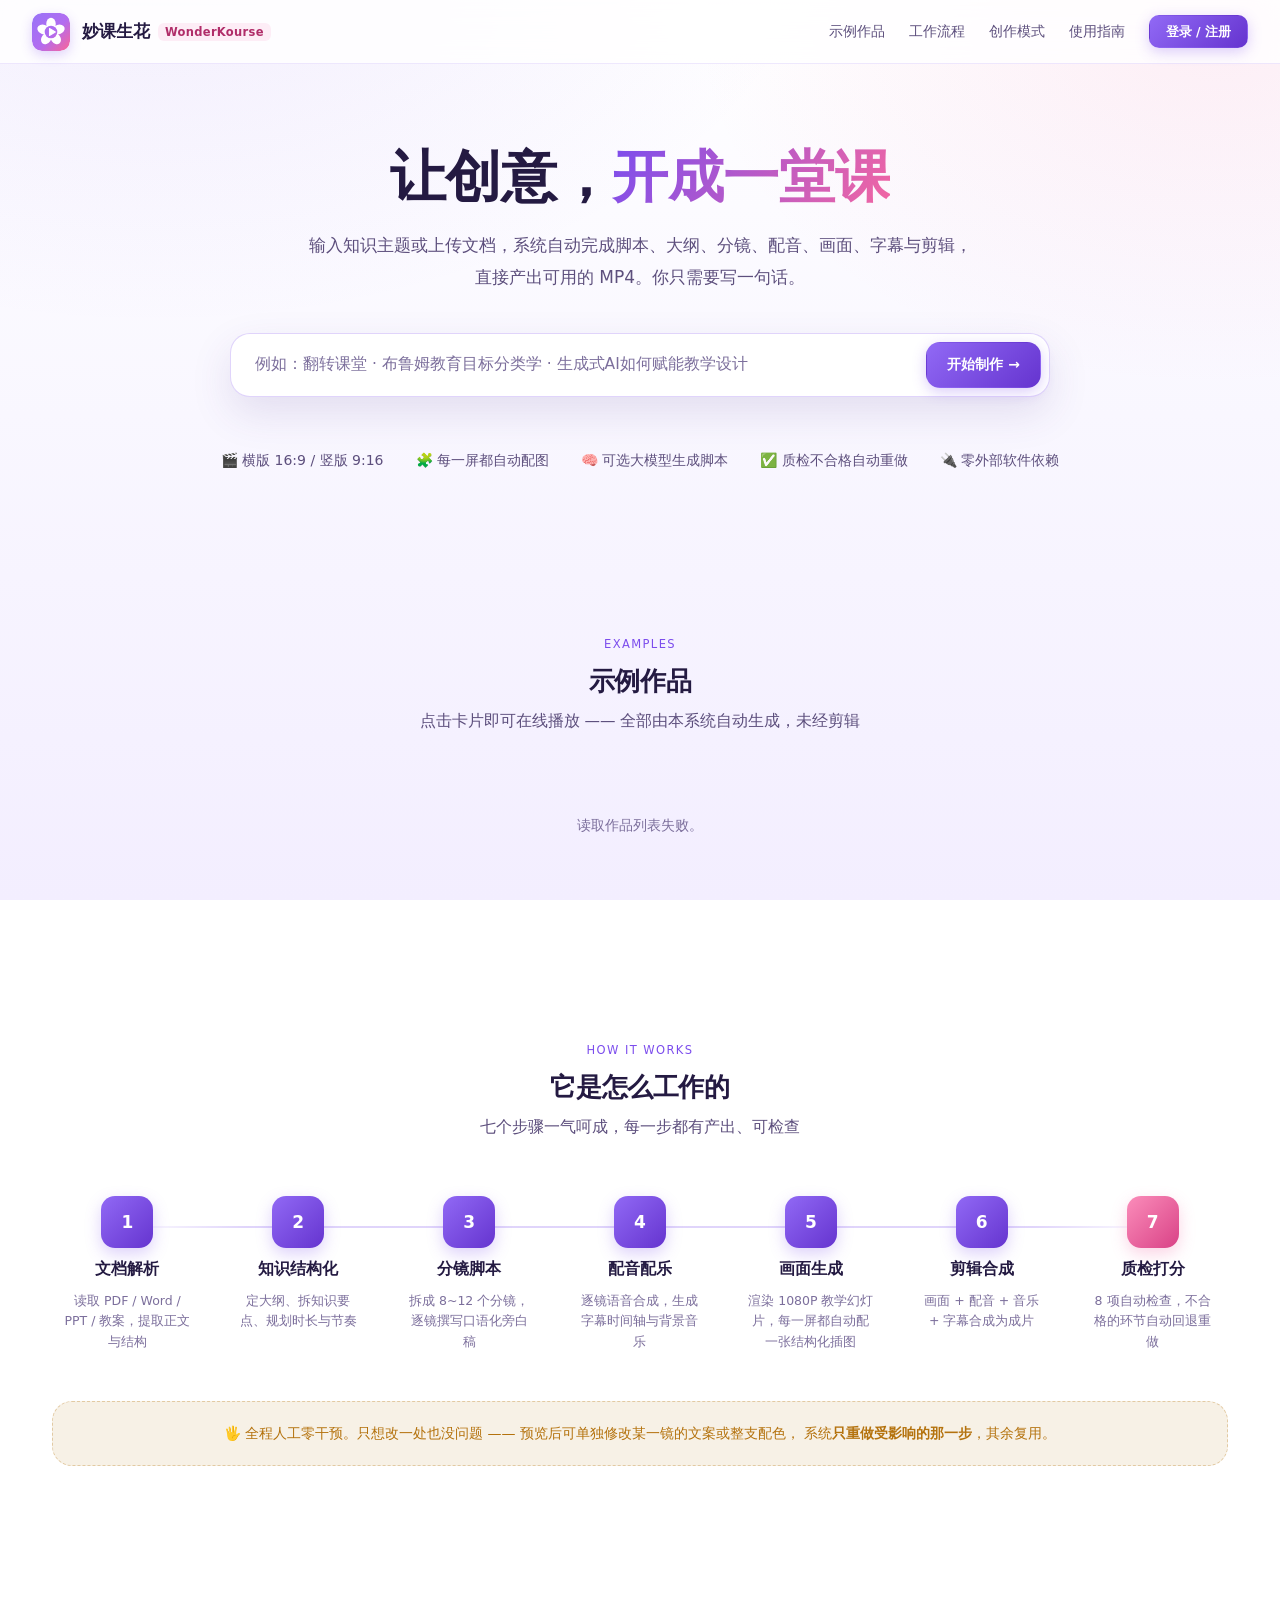
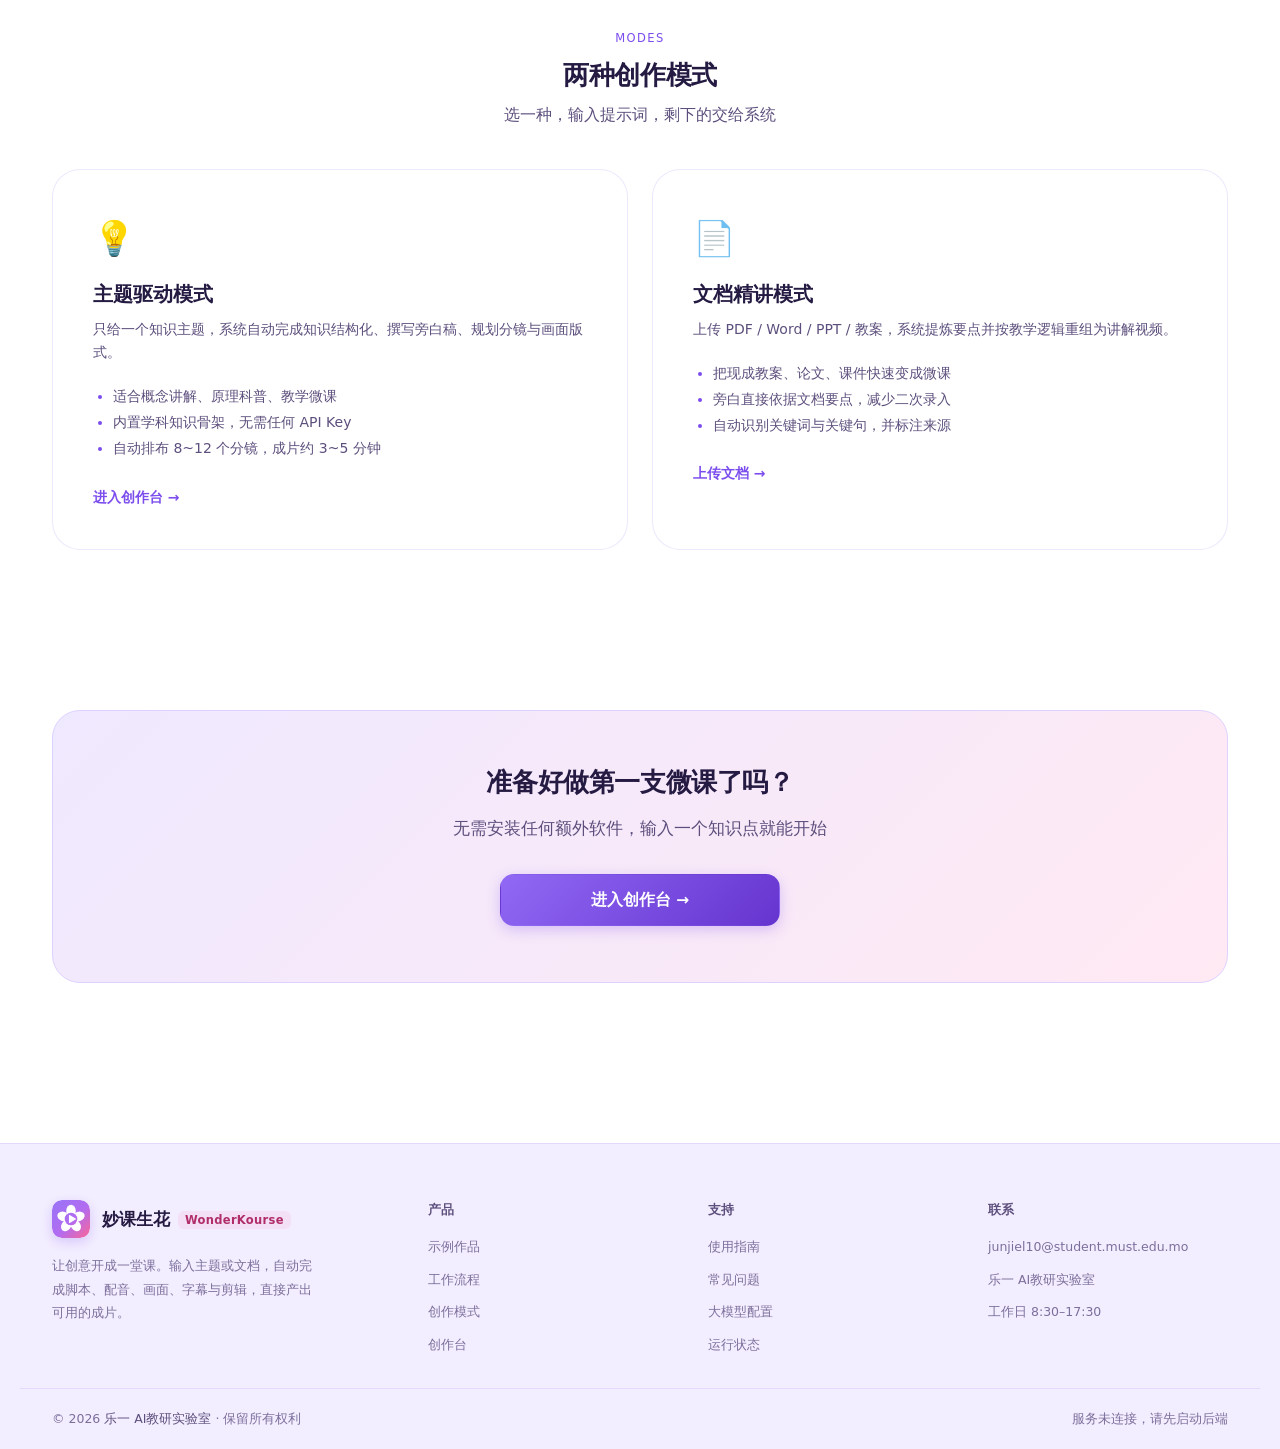
==== static/index.html @ eafa694f "妙课生花 WonderKourse：AI 微课自动生成系统 输入一个知识主题或上传文档，7 个 Agent 依次完成文档解析、知识结构化、 分镜脚本、配音配乐、画面生成、剪辑合成与质检打分，产出带中文" ====
<!DOCTYPE html>
<html lang="zh-CN">
<head>
<meta charset="UTF-8">
<meta name="viewport" content="width=device-width, initial-scale=1.0">
<meta name="description" content="妙课生花 WonderKourse：输入一个知识主题或上传文档，自动完成脚本、配音、画面、字幕、剪辑与导出，产出可直接使用的微课视频。">
<title>妙课生花 WonderKourse · 让创意开成一堂课</title>
<link rel="icon" type="image/svg+xml" href="/static/logo.svg?v=1.4.0">
<link rel="stylesheet" href="/static/css/style.css?v=2.0.0">
<script>
  /* 入场动画总开关：先打标记，CSS 才会把内容藏起来再淡入（避免闪烁）。
     万一主脚本 3 秒内没能接管（加载失败 / 被拦截），自动撤掉标记，
     内容回到「默认可见」，绝不会卡在隐形状态。 */
  (function () {
    var root = document.documentElement;
    root.classList.add("js-motion");
    setTimeout(function () {
      if (!root.classList.contains("motion-on")) root.classList.remove("js-motion");
    }, 3000);
  })();
</script>
</head>
<body class="page-home">

<!-- ============================ 顶栏 ============================ -->
<header class="nav">
  <a class="brand" href="/">
    <img class="logo" src="/static/logo.svg?v=1.4.0" alt="" width="38" height="38">
    <span class="brand-text"><b>妙课生花</b><i>WonderKourse</i></span>
  </a>
  <nav class="nav-links" id="navLinks">
    <a href="#works">示例作品</a>
    <a href="#how">工作流程</a>
    <a href="#modes" data-hide-sm>创作模式</a>
    <a href="/guide">使用指南</a>
    <button class="btn small primary" type="button" id="loginBtn">登录 / 注册</button>
  </nav>
  <button class="nav-toggle" type="button" id="navToggle"
          aria-label="打开导航菜单" aria-expanded="false" aria-controls="navLinks">
    <span></span><span></span><span></span>
  </button>
</header>

<!-- ============================ 首屏 ============================ -->
<section class="hero">
  <h1>让创意，<em>开成一堂课</em></h1>
  <p class="hero-sub">
    输入知识主题或上传文档，系统自动完成脚本、大纲、分镜、配音、画面、字幕与剪辑，<span class="hs-b">直接产出可用的 MP4。你只需要写一句话。</span>
  </p>

  <form class="hero-input" onsubmit="return quickStart(event)">
    <input id="quickTopic" type="text" list="presets"
           placeholder="例如：翻转课堂 · 布鲁姆教育目标分类学 · 生成式AI如何赋能教学设计"
           aria-label="知识主题">
    <datalist id="presets"></datalist>
    <button class="btn primary" type="submit">开始制作 →</button>
  </form>
  <div class="hero-chips" id="heroChips"></div>

  <div class="hero-feats">
    <span>🎬 横版 16:9 / 竖版 9:16</span>
    <span>🧩 每一屏都自动配图</span>
    <span>🧠 可选大模型生成脚本</span>
    <span>✅ 质检不合格自动重做</span>
    <span>🔌 零外部软件依赖</span>
  </div>
</section>

<!-- ============================ 示例作品 ============================ -->
<section class="section reveal" id="works">
  <div class="section-head">
    <span class="section-label">Examples</span>
    <h2>示例作品</h2>
    <p>点击卡片即可在线播放 —— 全部由本系统自动生成，未经剪辑</p>
  </div>
  <div class="works-grid" id="worksGrid">
    <div class="empty">暂无作品，进入创作台生成第一支微课。</div>
  </div>
</section>

<!-- ============================ 它是怎么工作的 ============================ -->
<section class="section reveal" id="how">
  <div class="section-head">
    <span class="section-label">How it works</span>
    <h2>它是怎么工作的</h2>
    <p>七个步骤一气呵成，每一步都有产出、可检查</p>
  </div>

  <div class="howto">
    <div class="howto-step">
      <div class="howto-num">1</div>
      <h4>文档解析</h4>
      <p>读取 PDF / Word / PPT / 教案，提取正文与结构</p>
    </div>
    <div class="howto-step">
      <div class="howto-num">2</div>
      <h4>知识结构化</h4>
      <p>定大纲、拆知识要点、规划时长与节奏</p>
    </div>
    <div class="howto-step">
      <div class="howto-num">3</div>
      <h4>分镜脚本</h4>
      <p>拆成 8~12 个分镜，逐镜撰写口语化旁白稿</p>
    </div>
    <div class="howto-step">
      <div class="howto-num">4</div>
      <h4>配音配乐</h4>
      <p>逐镜语音合成，生成字幕时间轴与背景音乐</p>
    </div>
    <div class="howto-step">
      <div class="howto-num">5</div>
      <h4>画面生成</h4>
      <p>渲染 1080P 教学幻灯片，每一屏都自动配一张结构化插图</p>
    </div>
    <div class="howto-step">
      <div class="howto-num">6</div>
      <h4>剪辑合成</h4>
      <p>画面 + 配音 + 音乐 + 字幕合成为成片</p>
    </div>
    <div class="howto-step">
      <div class="howto-num">7</div>
      <h4>质检打分</h4>
      <p>8 项自动检查，不合格的环节自动回退重做</p>
    </div>
  </div>

  <p class="howto-note">
    🖐 全程人工零干预。只想改一处也没问题 —— 预览后可单独修改某一镜的文案或整支配色，
    系统<b>只重做受影响的那一步</b>，其余复用。
  </p>
</section>

<!-- ============================ 创作模式 ============================ -->
<section class="section reveal" id="modes">
  <div class="section-head">
    <span class="section-label">Modes</span>
    <h2>两种创作模式</h2>
    <p>选一种，输入提示词，剩下的交给系统</p>
  </div>
  <div class="mode-grid">
    <a class="mode-card" href="/create?mode=topic">
      <div class="mode-icon">💡</div>
      <h3>主题驱动模式</h3>
      <p>只给一个知识主题，系统自动完成知识结构化、撰写旁白稿、规划分镜与画面版式。</p>
      <ul>
        <li>适合概念讲解、原理科普、教学微课</li>
        <li>内置学科知识骨架，无需任何 API Key</li>
        <li>自动排布 8~12 个分镜，成片约 3~5 分钟</li>
      </ul>
      <span class="mode-go">进入创作台 →</span>
    </a>
    <a class="mode-card" href="/create?mode=doc">
      <div class="mode-icon">📄</div>
      <h3>文档精讲模式</h3>
      <p>上传 PDF / Word / PPT / 教案，系统提炼要点并按教学逻辑重组为讲解视频。</p>
      <ul>
        <li>把现成教案、论文、课件快速变成微课</li>
        <li>旁白直接依据文档要点，减少二次录入</li>
        <li>自动识别关键词与关键句，并标注来源</li>
      </ul>
      <span class="mode-go">上传文档 →</span>
    </a>
  </div>
</section>

<!-- ============================ 行动号召 ============================ -->
<div class="cta-band reveal">
  <div class="inner">
    <h2>准备好做第一支微课了吗？</h2>
    <p>无需安装任何额外软件，输入一个知识点就能开始</p>
    <a class="btn primary big" href="/create" style="max-width:280px;margin:0 auto">进入创作台 →</a>
  </div>
</div>

<!-- ============================ 页脚 ============================ -->
<!-- TODO: 把下面的邮箱 / 电话换成贵校或本单位真实联系方式 -->
<footer class="site-foot">
  <div class="foot-inner">
    <div class="foot-brand">
      <a class="brand" href="/">
        <img class="logo" src="/static/logo.svg?v=1.4.0" alt="" width="38" height="38">
        <span class="brand-text"><b>妙课生花</b><i>WonderKourse</i></span>
      </a>
      <p>让创意开成一堂课。输入主题或文档，自动完成脚本、配音、画面、字幕与剪辑，直接产出可用的成片。</p>
    </div>
    <div class="foot-col">
      <h5>产品</h5>
      <ul>
        <li><a href="#works">示例作品</a></li>
        <li><a href="#how">工作流程</a></li>
        <li><a href="#modes">创作模式</a></li>
        <li><a href="/create">创作台</a></li>
      </ul>
    </div>
    <div class="foot-col">
      <h5>支持</h5>
      <ul>
        <li><a href="/guide">使用指南</a></li>
        <li><a href="/guide#faq">常见问题</a></li>
        <li><a href="/guide#config">大模型配置</a></li>
        <li><a href="/api/health">运行状态</a></li>
      </ul>
    </div>
    <div class="foot-col">
      <h5>联系</h5>
      <ul>
        <li><a href="mailto:junjiel10@student.must.edu.mo">junjiel10@student.must.edu.mo</a></li>
        <li>乐一 AI教研实验室</li>
        <li>工作日 8:30–17:30</li>
      </ul>
    </div>
  </div>
  <div class="foot-bottom">
    <span>© 2026 <strong>乐一 AI教研实验室</strong> · 保留所有权利</span>
    <span id="footEnv"></span>
  </div>
</footer>

<!-- ============================ 播放弹窗 ============================ -->
<div class="player-mask" id="playerMask" onclick="if(event.target===this)closePlayer()">
  <div class="player-shell" id="playerShell">
    <video id="playerVideo" controls playsinline preload="metadata"></video>
    <div class="player-bar">
      <span class="title" id="playerTitle">示例作品</span>
      <span id="playerMeta"></span>
      <span class="spacer"></span>
      <button class="tool-btn" id="playerSubBtn" onclick="togglePlayerSubs()">字幕：开</button>
      <button class="tool-btn" id="playerDlBtn" onclick="downloadPlayer()">下载 MP4</button>
      <button class="tool-btn" onclick="closePlayer()">关闭 ✕</button>
    </div>
  </div>
</div>

<script src="/static/js/ui.js?v=2.0.1"></script>
<script src="/static/js/index.js?v=2.0.0"></script>
</body>
</html>
---- static/css/style.css ----
/* ==========================================================================
   妙课生花 WonderKourse · 设计系统样式表
   --------------------------------------------------------------------------
   组织方式：
     1. 设计令牌（Tokens）—— 字号阶梯 / 色阶 / 语义色 / 间距 / 圆角 / 阴影 / 动效
     2. 基础重置与排版
     3. 通用组件（按钮 / 输入 / 卡片 / 标签）
     4. 站点外壳（导航 / 页脚）
     5. 首页各区块
     6. 创作台（三栏工作台）
     7. 弹窗 / 引导
     8. 响应式断点
     9. 动效与无障碍偏好
   ========================================================================== */

/* ==========================================================================
   1. 设计令牌
   ========================================================================== */
:root {
  /* -------- 字号阶梯（1.25 倍率微调，共 8 级，用途固定）-------- */
  --fs-caption: 11.5px;   /* 极小标注：页码、时间戳 */
  --fs-sm: 12.5px;        /* 辅助信息：元数据、说明 */
  --fs-body: 14px;        /* 正文默认 */
  --fs-body-lg: 15.5px;   /* 强调正文：列表标题、表单 */
  --fs-h4: 17px;          /* 小型标题：卡片标题 */
  --fs-h3: 20px;          /* 三级标题：面板标题 */
  --fs-h2: 26px;          /* 二级标题：区块标题 */
  --fs-h1: 34px;          /* 一级标题 */
  --fs-display: clamp(34px, 5.2vw, 56px);  /* 首屏主标题 */

  /* -------- 行高 -------- */
  --lh-tight: 1.2;
  --lh-snug: 1.45;
  --lh-normal: 1.65;
  --lh-loose: 1.85;

  /* -------- 字重 -------- */
  --fw-regular: 400;
  --fw-medium: 500;
  --fw-semi: 600;
  --fw-bold: 700;
  --fw-black: 800;

  /* -------- 字距 -------- */
  --ls-tight: -0.4px;
  --ls-normal: 0;
  --ls-wide: 0.3px;
  --ls-caps: 1.4px;

  /* -------- 主色阶：浅紫（accent = 600，保证白底可读性）-------- */
  --brand-50: #f7f4ff;
  --brand-100: #efe9ff;
  --brand-200: #ded1ff;
  --brand-300: #c6b0ff;
  --brand-400: #ab8cfb;
  --brand-500: #9169f5;
  --brand-600: #7c4ded;   /* 主色：白底对比度 ≈ 5.2:1 */
  --brand-700: #6534cf;
  --brand-800: #4f28a4;
  --brand-900: #3d1f7d;

  /* -------- 辅助色阶：花开粉（呼应「妙课生花」）-------- */
  --bloom-50: #fff5fa;
  --bloom-100: #ffe9f3;
  --bloom-200: #ffd3e6;
  --bloom-300: #ffb3d0;
  --bloom-400: #fb8dba;   /* 次强调色 */
  --bloom-500: #f266a2;
  --bloom-600: #d94286;
  --bloom-700: #b02d69;

  /* -------- 中性色阶（浅色界面：数字越大越浅）-------- */
  --ink-950: #170f2e;
  --ink-900: #241a42;   /* 正文最深色 */
  --ink-850: #2c2149;
  --ink-800: #352a54;
  --ink-700: #453764;
  --ink-600: #5d4f7d;
  --ink-500: #6f6191;
  --ink-400: #7c6f9c;
  --ink-300: #9a8fb8;
  --ink-200: #c4bcd8;
  --ink-100: #e3def0;
  --ink-50: #f5f2fb;

  /* -------- 语义色（白底下的可读色）-------- */
  --success: #0f8a63;
  --success-soft: rgba(15, 138, 99, 0.10);
  --success-line: rgba(15, 138, 99, 0.30);

  --warning: #b4720d;
  --warning-soft: rgba(180, 114, 13, 0.10);
  --warning-line: rgba(180, 114, 13, 0.30);

  --danger: #d23f36;
  --danger-soft: rgba(210, 63, 54, 0.09);
  --danger-line: rgba(210, 63, 54, 0.28);

  --info: var(--brand-600);
  --info-soft: rgba(124, 77, 237, 0.09);
  --info-line: rgba(124, 77, 237, 0.26);

  /* -------- 语义化表面（白底 + 浅紫）-------- */
  --bg: #f9f7ff;                 /* 页面底色：极浅紫 */
  --bg-deep: #f3eeff;            /* 更深的浅紫底：页脚、CTA */
  --surface: #ffffff;            /* 卡片：纯白 */
  --surface-solid: #ffffff;
  --surface-2: #f6f3ff;          /* 次级面板 */
  --line: rgba(124, 77, 237, 0.13);
  --line-strong: rgba(124, 77, 237, 0.24);

  --text: var(--ink-900);
  --text-muted: var(--ink-600);
  --text-dim: var(--ink-500);
  --text-faint: var(--ink-400);

  /* 主色浅底（三种浓度，供组件按需选用） */
  --brand-softer: rgba(124, 77, 237, 0.05);
  --brand-soft: rgba(124, 77, 237, 0.08);
  --brand-tint: rgba(124, 77, 237, 0.14);
  --bloom-soft: rgba(242, 102, 162, 0.10);
  --on-brand: #ffffff;           /* 主色按钮上的文字 */

  /* 兼容旧命名（组件里大量引用，统一指向语义令牌） */
  --accent: var(--brand-600);
  --accent-2: var(--bloom-500);
  --muted: var(--text-muted);
  --muted-2: var(--text-faint);
  --panel: var(--surface);
  --panel-solid: var(--surface-solid);
  --warn: var(--warning);
  --ok: var(--success);

  /* -------- 间距阶梯（4 的倍数）-------- */
  --sp-1: 4px;
  --sp-2: 8px;
  --sp-3: 12px;
  --sp-4: 16px;
  --sp-5: 20px;
  --sp-6: 24px;
  --sp-7: 32px;
  --sp-8: 40px;
  --sp-9: 56px;
  --sp-10: 80px;

  /* -------- 圆角 -------- */
  --r-xs: 6px;
  --r-sm: 10px;
  --r-md: 14px;
  --r-lg: 20px;
  --r-xl: 28px;
  --r-full: 999px;

  /* -------- 阴影（淡紫灰、低透明度，浅色界面的关键）-------- */
  --sh-1: 0 1px 2px rgba(76, 52, 138, 0.06);
  --sh-2: 0 6px 18px rgba(76, 52, 138, 0.09);
  --sh-3: 0 16px 40px rgba(76, 52, 138, 0.13);
  --sh-brand: 0 8px 22px rgba(124, 77, 237, 0.26);
  --sh-press: inset 0 2px 5px rgba(76, 52, 138, 0.16);

  /* -------- 动效 -------- */
  --dur-fast: 0.12s;
  --dur: 0.2s;
  --dur-slow: 0.42s;
  --ease: cubic-bezier(0.4, 0, 0.2, 1);
  --ease-out: cubic-bezier(0.16, 1, 0.3, 1);

  /* -------- 布局 -------- */
  --page-max: 1240px;
  --gutter: var(--sp-8);
  --nav-h: 64px;

  --font: "Microsoft YaHei", "PingFang SC", "Hiragino Sans GB", system-ui,
          -apple-system, "Segoe UI", Roboto, sans-serif;
  --mono: "Cascadia Mono", Consolas, "SF Mono", Menlo, monospace;
}

/* ==========================================================================
   2. 基础
   ========================================================================== */
* { box-sizing: border-box; }

html { scroll-behavior: smooth; scroll-padding-top: calc(var(--nav-h) + var(--sp-5)); }

body {
  margin: 0;
  font-family: var(--font);
  font-size: var(--fs-body);
  line-height: var(--lh-normal);
  color: var(--text);
  background:
    radial-gradient(1100px 700px at 12% -12%, rgba(124, 77, 237, 0.11), transparent 62%),
    radial-gradient(900px 620px at 95% 3%, rgba(242, 102, 162, 0.10), transparent 58%),
    linear-gradient(180deg, #ffffff 0%, var(--bg) 46%, var(--bg-deep) 100%);
  background-attachment: fixed;
  min-height: 100vh;
  -webkit-font-smoothing: antialiased;
  text-rendering: optimizeLegibility;
}

a { color: inherit; text-decoration: none; }
img { max-width: 100%; display: block; }

h1, h2, h3, h4 { margin: 0; line-height: var(--lh-tight); font-weight: var(--fw-bold); }
h1 { font-size: var(--fs-h1); letter-spacing: var(--ls-tight); }
h2 { font-size: var(--fs-h2); letter-spacing: var(--ls-tight); }
h3 { font-size: var(--fs-h3); }
h4 { font-size: var(--fs-h4); font-weight: var(--fw-semi); }
p { margin: 0; }

code {
  font-family: var(--mono);
  font-size: 0.92em;
  padding: 2px 6px;
  border-radius: var(--r-xs);
  background: var(--brand-soft);
  color: var(--brand-700);
}

::selection { background: rgba(124, 77, 237, 0.20); }

/* 细滚动条 */
::-webkit-scrollbar { width: 10px; height: 10px; }
::-webkit-scrollbar-track { background: transparent; }
::-webkit-scrollbar-thumb {
  background: rgba(124, 77, 237, 0.20);
  border: 3px solid transparent;
  background-clip: content-box;
  border-radius: var(--r-full);
}
::-webkit-scrollbar-thumb:hover { background: rgba(124, 77, 237, 0.36); background-clip: content-box; }

/* ==========================================================================
   3. 通用组件
   ========================================================================== */

/* ---------- 按钮 ---------- */
.btn {
  position: relative;
  display: inline-flex;
  align-items: center;
  justify-content: center;
  gap: var(--sp-2);
  padding: var(--sp-3) var(--sp-5);
  border-radius: var(--r-md);
  border: 1px solid var(--line-strong);
  background: var(--surface);
  color: var(--text);
  font-family: inherit;
  font-size: var(--fs-body);
  font-weight: var(--fw-medium);
  line-height: 1.2;
  white-space: nowrap;
  cursor: pointer;
  box-shadow: var(--sh-1);
  transition: transform var(--dur-fast) var(--ease),
              box-shadow var(--dur-fast) var(--ease),
              background var(--dur) var(--ease),
              border-color var(--dur) var(--ease);
}
.btn:hover { transform: translateY(-1px); border-color: var(--accent); box-shadow: var(--sh-2); }
/* 按得下去：下沉 + 内阴影 + 略微收缩 */
.btn:active { transform: translateY(1px) scale(0.985); box-shadow: var(--sh-press); }
.btn:focus-visible { outline: 2px solid var(--accent); outline-offset: 2px; }
.btn:disabled, .btn[disabled] {
  opacity: 0.45; cursor: not-allowed; transform: none; box-shadow: none;
}

.btn.primary {
  background: linear-gradient(135deg, var(--brand-500), var(--brand-700));
  border-color: transparent;
  color: var(--on-brand);
  font-weight: var(--fw-semi);
  box-shadow: 0 4px 14px rgba(124, 77, 237, 0.28);
}
.btn.primary:hover { box-shadow: var(--sh-brand); }
.btn.primary:active { box-shadow: var(--sh-press), 0 2px 6px rgba(76, 52, 138, 0.18); }

.btn.ghost { background: transparent; box-shadow: none; }
.btn.ghost:hover { background: var(--brand-soft); }

.btn.small { padding: var(--sp-2) var(--sp-4); font-size: var(--fs-sm); border-radius: var(--r-sm); }
.btn.big { width: 100%; padding: var(--sp-4); font-size: var(--fs-body-lg); border-radius: var(--r-md); }

/* ---------- 输入控件 ---------- */
input, select, textarea {
  width: 100%;
  padding: var(--sp-3) var(--sp-4);
  border-radius: var(--r-md);
  border: 1px solid var(--line-strong);
  background: var(--surface);
  color: var(--text);
  font-family: inherit;
  font-size: var(--fs-body);
  line-height: 1.4;
  outline: none;
  transition: border-color var(--dur) var(--ease), box-shadow var(--dur) var(--ease),
              background var(--dur) var(--ease);
}
input:hover, select:hover, textarea:hover { border-color: var(--brand-300); }
input:focus, select:focus, textarea:focus {
  border-color: var(--accent);
  background: var(--surface);
  box-shadow: 0 0 0 3px rgba(124, 77, 237, 0.15);
}
input::placeholder, textarea::placeholder { color: var(--text-faint); }
select option { background: var(--surface-solid); color: var(--text); }
textarea { resize: vertical; line-height: var(--lh-snug); }

/* ---------- 标签 ---------- */
.chip {
  display: inline-block;
  padding: var(--sp-2) var(--sp-3);
  border-radius: var(--r-full);
  background: var(--brand-softer);
  border: 1px solid var(--line-strong);
  color: var(--text-muted);
  font-size: var(--fs-sm);
  line-height: 1.4;
  transition: all var(--dur) var(--ease);
}

.pill {
  padding: var(--sp-2) var(--sp-4);
  border-radius: var(--r-full);
  font-size: var(--fs-sm);
  border: 1px solid transparent;
  line-height: 1.5;
}
.pill.blue { background: var(--brand-soft); color: var(--brand-700); border-color: var(--info-line); }
.pill.green { background: var(--success-soft); color: var(--success); border-color: var(--success-line); }
.pill.orange { background: var(--warning-soft); color: var(--warning); border-color: var(--warning-line); }

/* ---------- 区块 ---------- */
.section { max-width: var(--page-max); margin: 0 auto; padding: var(--sp-10) var(--gutter); }
.section-head { text-align: center; margin-bottom: var(--sp-8); }
.section-head h2 { margin-bottom: var(--sp-3); }
.section-head p { color: var(--text-muted); font-size: var(--fs-body-lg); }
.section-label {
  display: inline-block; margin-bottom: var(--sp-3);
  font-size: var(--fs-caption); letter-spacing: var(--ls-caps);
  text-transform: uppercase; color: var(--accent);
}

.empty { color: var(--text-faint); text-align: center; padding: var(--sp-8); grid-column: 1/-1; }

/* ==========================================================================
   4. 站点外壳（导航 / 页脚）
   ========================================================================== */
.nav {
  position: sticky; top: 0; z-index: 60;
  height: var(--nav-h);
  display: flex; align-items: center; justify-content: space-between;
  gap: var(--sp-5);
  padding: 0 var(--gutter);
  background: rgba(255, 255, 255, 0.82);
  backdrop-filter: saturate(180%) blur(14px);
  border-bottom: 1px solid var(--line);
}
.brand { display: flex; align-items: center; gap: var(--sp-3); font-size: var(--fs-h4); font-weight: var(--fw-semi); }
.logo {
  display: block;
  width: 38px; height: 38px;
  border-radius: var(--r-sm);
  flex: 0 0 auto;
  box-shadow: 0 4px 12px rgba(124, 77, 237, 0.24);
}
.logo.mini { width: 30px; height: 30px; border-radius: var(--r-xs); }
.brand-text i {
  font-style: normal; font-size: var(--fs-caption); margin-left: var(--sp-2);
  padding: 2px 7px; border-radius: var(--r-xs);
  background: var(--bloom-soft); color: var(--bloom-700);
  vertical-align: middle; letter-spacing: var(--ls-wide);
}
.nav-links { display: flex; align-items: center; gap: var(--sp-6); font-size: var(--fs-body); color: var(--text-muted); }
.nav-links a { transition: color var(--dur) var(--ease); }
.nav-links a:hover { color: var(--text); }
.nav-links a.is-active { color: var(--text); font-weight: var(--fw-semi); }

/* 窄屏折叠开关（汉堡）：默认不占位，只有 JS 接管后 + 窄屏才出现 */
.nav-toggle {
  display: none;
  flex: 0 0 auto;
  flex-direction: column; justify-content: center; gap: 4px;
  width: 40px; height: 40px; padding: 0 9px;
  border-radius: var(--r-sm);
  border: 1px solid var(--line-strong);
  background: var(--surface);
  cursor: pointer;
  transition: border-color var(--dur) var(--ease), background var(--dur) var(--ease);
}
.nav-toggle span {
  display: block; height: 2px; border-radius: 2px;
  background: var(--text-muted);
  transition: transform var(--dur) var(--ease), opacity var(--dur-fast) var(--ease),
              background var(--dur) var(--ease);
}
.nav-toggle:hover { border-color: var(--accent); background: var(--brand-soft); }
.nav-toggle:hover span { background: var(--accent); }
.nav-toggle:focus-visible { outline: 2px solid var(--accent); outline-offset: 2px; }
/* 展开时：上下两根夹成叉，中间那根淡出（行距 4+2=6px） */
.nav.nav-open .nav-toggle span:nth-child(1) { transform: translateY(6px) rotate(45deg); }
.nav.nav-open .nav-toggle span:nth-child(2) { opacity: 0; }
.nav.nav-open .nav-toggle span:nth-child(3) { transform: translateY(-6px) rotate(-45deg); }

/* 页脚 */
.site-foot {
  margin-top: var(--sp-10);
  border-top: 1px solid var(--line);
  background: var(--bg-deep);
}
.foot-inner {
  max-width: var(--page-max); margin: 0 auto; padding: var(--sp-9) var(--gutter) var(--sp-7);
  display: grid; gap: var(--sp-8);
  grid-template-columns: minmax(240px, 1.4fr) repeat(3, minmax(140px, 1fr));
}
.foot-brand p { margin-top: var(--sp-4); color: var(--text-faint); font-size: var(--fs-sm); line-height: var(--lh-loose); max-width: 34ch; }
.foot-col h5 {
  margin: 0 0 var(--sp-4); font-size: var(--fs-sm); font-weight: var(--fw-semi);
  color: var(--text-muted); letter-spacing: var(--ls-wide);
}
.foot-col ul { list-style: none; margin: 0; padding: 0; display: grid; gap: var(--sp-3); font-size: var(--fs-sm); }
.foot-col a, .foot-col li { color: var(--text-faint); }
.foot-col a:hover { color: var(--accent); }
.foot-bottom {
  max-width: var(--page-max); margin: 0 auto; padding: var(--sp-5) var(--gutter);
  border-top: 1px solid var(--line);
  display: flex; flex-wrap: wrap; gap: var(--sp-4); justify-content: space-between;
  font-size: var(--fs-sm); color: var(--text-faint);
}
.foot-bottom strong { color: var(--text-muted); font-weight: var(--fw-medium); }

/* 兼容旧 .foot */
.foot {
  display: flex; justify-content: space-between; gap: var(--sp-4); flex-wrap: wrap;
  padding: var(--sp-7) var(--gutter); margin-top: var(--sp-8);
  color: var(--text-faint); font-size: var(--fs-sm);
  border-top: 1px solid var(--line);
}

/* ==========================================================================
   5. 首页
   ========================================================================== */
.hero { max-width: 1100px; margin: 0 auto; padding: var(--sp-10) var(--gutter); text-align: center; }

.hero h1 { font-size: var(--fs-display); line-height: 1.18; margin-bottom: var(--sp-5); font-weight: var(--fw-black); }
.hero h1 em {
  font-style: normal;
  background: linear-gradient(120deg, var(--brand-600), var(--bloom-500));
  -webkit-background-clip: text; background-clip: text; color: transparent;
}
.hero-sub {
  color: var(--text-muted); font-size: var(--fs-h4); line-height: var(--lh-loose);
  /* 700px：这段说明在宽屏上排成两行——第一行「…字幕与剪辑，」，
     第二行是完整的「直接产出可用的 MP4。你只需要写一句话。」
     700px 保证第一行放得下，又不会把第二行拖得太散 */
  max-width: 700px; margin: 0 auto var(--sp-8);
}
/* 宽屏上把第二句单独起行，让断点固定落在逗号后面
   （比靠 max-width 去卡断点稳，不会断在「直/接」这种词中间）；
   窄屏取消，按容器自然折行 */
.hs-b { display: inline; }
@media (min-width: 768px) { .hs-b { display: block; } }
.hero-input {
  display: flex; gap: var(--sp-3); max-width: 820px; margin: 0 auto var(--sp-5);
  padding: var(--sp-2); border-radius: var(--r-lg);
  background: var(--surface); border: 1px solid var(--line-strong);
  box-shadow: var(--sh-3);
}
.hero-input input { border: none; background: transparent; font-size: var(--fs-body-lg); padding: var(--sp-3) var(--sp-4); }
.hero-input input:focus { box-shadow: none; background: transparent; }
.hero-chips { display: flex; flex-wrap: wrap; gap: var(--sp-2); justify-content: center; }
.hero-chips .chip { cursor: pointer; }
.hero-chips .chip:hover { color: var(--brand-700); border-color: var(--brand-300); background: var(--brand-tint); transform: translateY(-1px); }
.hero-chips .chip:active { transform: translateY(0); }

.hero-feats {
  display: flex; flex-wrap: wrap; gap: var(--sp-3) var(--sp-7); justify-content: center;
  margin-top: var(--sp-7); color: var(--text-muted); font-size: var(--fs-body);
}
.hero-feats span { white-space: nowrap; }

/* ---------- 创作模式卡片 ---------- */
.mode-grid { display: grid; grid-template-columns: repeat(auto-fit, minmax(320px, 1fr)); gap: var(--sp-6); }
.mode-card {
  display: block; padding: var(--sp-8);
  border-radius: var(--r-xl); background: var(--surface); border: 1px solid var(--line);
  transition: transform var(--dur) var(--ease), border-color var(--dur) var(--ease), box-shadow var(--dur) var(--ease);
}
.mode-card:hover { transform: translateY(-4px); border-color: var(--accent); box-shadow: var(--sh-3); }
.mode-card:active { transform: translateY(-2px); }
.mode-icon { font-size: var(--fs-h1); margin-bottom: var(--sp-4); }
.mode-card h3 { font-size: var(--fs-h3); margin-bottom: var(--sp-3); }
.mode-card > p { color: var(--text-muted); font-size: var(--fs-body); line-height: var(--lh-normal); margin-bottom: var(--sp-5); }
.mode-card ul { margin: 0 0 var(--sp-6); padding-left: var(--sp-5); color: var(--text-muted); font-size: var(--fs-body); line-height: var(--lh-loose); }
.mode-card li::marker { color: var(--accent); }
.mode-go { color: var(--accent); font-weight: var(--fw-semi); font-size: var(--fs-body); }

/* ---------- 「它是怎么工作的」七步流程 ----------
   7 是质数，列数选不好就会出现「第 7 步孤零零占一行」。
   所以宽屏直接钉死一行 7 个，而不是交给 auto-fit 去算
   （auto-fit 在 1440px 给 7 列、1500px 反而给 6 列）。 */
.howto {
  position: relative;
  display: grid; gap: var(--sp-5);
  grid-template-columns: repeat(7, minmax(0, 1fr));
  align-items: stretch;
}
.howto::before {
  content: ""; position: absolute; left: 6%; right: 6%; top: 46px; height: 2px;
  background: linear-gradient(90deg, transparent, var(--line-strong) 12%, var(--line-strong) 88%, transparent);
}
@media (max-width: 1023px) {
  /* 不再是单行了：改成自适应列数（落成 5+2 / 4+3，末行不留单），
     并把只有单行时才成立的连接线隐藏掉 */
  .howto { grid-template-columns: repeat(auto-fit, minmax(150px, 1fr)); }
  .howto::before { display: none; }
}
@media (max-width: 699px) {
  .howto { grid-template-columns: 1fr; gap: var(--sp-3); }
}
.howto-step {
  position: relative; z-index: 1;
  display: flex; flex-direction: column; align-items: center; text-align: center;
  gap: var(--sp-3); padding: var(--sp-4) var(--sp-3);
  border-radius: var(--r-lg);
  transition: background var(--dur) var(--ease), transform var(--dur) var(--ease);
}
.howto-step:hover { background: var(--brand-softer); transform: translateY(-3px); }
.howto-num {
  display: grid; place-items: center;
  width: 52px; height: 52px; border-radius: var(--r-md);
  font-size: var(--fs-h4); font-weight: var(--fw-black);
  color: var(--on-brand);
  background: linear-gradient(135deg, var(--brand-500), var(--brand-700));
  box-shadow: 0 6px 16px rgba(124, 77, 237, 0.26);
}
.howto-step:nth-child(7) .howto-num,
.howto-step:last-child .howto-num {
  background: linear-gradient(135deg, var(--bloom-400), var(--bloom-600));
  box-shadow: 0 6px 16px rgba(242, 102, 162, 0.28);
}
.howto-step h4 { font-size: var(--fs-body-lg); }
.howto-step p { color: var(--text-faint); font-size: var(--fs-sm); line-height: var(--lh-normal); }

.howto-note {
  margin-top: var(--sp-7); padding: var(--sp-5) var(--sp-6);
  border-radius: var(--r-lg); border: 1px dashed var(--warning-line);
  background: var(--warning-soft); color: var(--warning); font-size: var(--fs-body);
  text-align: center; line-height: var(--lh-normal);
}

/* ---------- 示例作品 ---------- */
.works-grid { display: grid; grid-template-columns: repeat(auto-fill, minmax(280px, 1fr)); gap: var(--sp-5); }
.work-card {
  position: relative; overflow: hidden; cursor: pointer;
  border-radius: var(--r-lg); background: var(--surface); border: 1px solid var(--line);
  transition: transform var(--dur) var(--ease), border-color var(--dur) var(--ease), box-shadow var(--dur) var(--ease);
}
.work-card:hover { transform: translateY(-4px); border-color: var(--accent); box-shadow: var(--sh-3); }
.work-thumb { position: relative; aspect-ratio: 16 / 9; background: var(--surface-2); overflow: hidden; }
.work-thumb img { width: 100%; height: 100%; object-fit: cover; transition: transform var(--dur-slow) var(--ease); }
.work-card:hover .work-thumb img { transform: scale(1.04); }
.work-thumb.is-portrait img { object-fit: contain; }
.work-play {
  position: absolute; inset: 0; display: grid; place-items: center;
  background: linear-gradient(180deg, rgba(23, 15, 46, 0.04), rgba(23, 15, 46, 0.42));
  opacity: 0; transition: opacity var(--dur) var(--ease);
}
.work-card:hover .work-play { opacity: 1; }
.work-play span {
  display: grid; place-items: center;
  width: 56px; height: 56px; border-radius: 50%;
  background: rgba(255, 255, 255, 0.95); color: var(--brand-700);
  font-size: var(--fs-h3); padding-left: 4px;
  box-shadow: 0 6px 18px rgba(23, 15, 46, 0.28);
}
.badge-row { position: absolute; top: var(--sp-3); left: var(--sp-3); display: flex; gap: var(--sp-2); }
.badge {
  padding: 3px var(--sp-3); border-radius: var(--r-full);
  font-size: var(--fs-caption); font-weight: var(--fw-semi);
  background: rgba(255, 255, 255, 0.9); border: 1px solid var(--line-strong);
  color: var(--text-muted); backdrop-filter: blur(6px);
}
.badge.brand { background: var(--brand-600); color: var(--on-brand); border-color: transparent; }
.work-body { padding: var(--sp-4) var(--sp-5) var(--sp-5); }
.work-body h4 { font-size: var(--fs-body-lg); line-height: var(--lh-snug); margin-bottom: var(--sp-3); }
.work-meta { display: flex; flex-wrap: wrap; gap: var(--sp-2) var(--sp-4); color: var(--text-faint); font-size: var(--fs-sm); }
.work-meta .score { color: var(--success); }

/* ---------- 能力卡片网格（使用指南页 / 通用）----------
   固定 3 / 2 / 1 列：6 张卡在任何宽度下末行都不会只剩一张 */
.agent-grid { display: grid; grid-template-columns: repeat(3, minmax(0, 1fr)); gap: var(--sp-3); }
@media (max-width: 900px) { .agent-grid { grid-template-columns: repeat(2, minmax(0, 1fr)); } }
@media (max-width: 520px) { .agent-grid { grid-template-columns: 1fr; } }
.agent-card {
  padding: var(--sp-4); border-radius: var(--r-md);
  background: var(--surface); border: 1px solid var(--line);
  transition: border-color var(--dur) var(--ease), transform var(--dur) var(--ease);
}
.agent-card:hover { border-color: var(--line-strong); transform: translateY(-2px); }
.agent-card .ag-top { display: flex; align-items: center; gap: var(--sp-2); margin-bottom: var(--sp-2); }
.agent-card .ag-idx { color: var(--accent); font-weight: var(--fw-bold); font-size: var(--fs-body); }
.agent-card .ag-name { font-weight: var(--fw-semi); font-size: var(--fs-body-lg); }
.agent-card .ag-desc { color: var(--text-muted); font-size: var(--fs-sm); line-height: var(--lh-normal); }
.agent-card .ag-tool { color: var(--text-faint); font-size: var(--fs-caption); margin-top: var(--sp-2); }
.agent-card.review { border-style: dashed; border-color: var(--warning-line); }

/* ==========================================================================
   6. 创作台
   ========================================================================== */
.create-body { height: 100vh; overflow: hidden; display: flex; flex-direction: column; }
.topbar {
  position: relative;                 /* 窄屏折叠面板的定位基准 */
  z-index: 30;
  display: flex; align-items: center; gap: var(--sp-4);
  height: var(--nav-h); padding: 0 var(--sp-6);
  border-bottom: 1px solid var(--line);
  background: rgba(255, 255, 255, 0.86);
  backdrop-filter: saturate(180%) blur(12px);
  flex: 0 0 auto;
}
.brand-mini { display: flex; align-items: center; gap: var(--sp-3); font-size: var(--fs-body-lg); font-weight: var(--fw-semi); }
.mode-tag {
  padding: 5px var(--sp-3); border-radius: var(--r-full); font-size: var(--fs-sm);
  background: var(--info-soft); border: 1px solid var(--line-strong); color: var(--accent);
}
.spacer { flex: 1; }
/* 顶栏右侧那一组（模式标签 / 链接按钮 / 来源提示）：桌面上就是一行，窄屏整体变下拉面板 */
.top-actions { flex: 1; min-width: 0; display: flex; align-items: center; gap: var(--sp-4); }

/* 栅格：默认三栏，随宽度降级 */
.workspace {
  flex: 1; min-height: 0;
  display: grid;
  grid-template-columns: minmax(210px, 240px) minmax(0, 1fr) minmax(340px, 390px);
  grid-template-areas: "side preview console";
}
.sidebar { grid-area: side; }
.preview-pane { grid-area: preview; }
.chat-pane { grid-area: console; }

.sidebar, .chat-pane { overflow-y: auto; padding: var(--sp-5); }
.sidebar { border-right: 1px solid var(--line); background: var(--brand-softer); }
.chat-pane { border-left: 1px solid var(--line); display: flex; flex-direction: column; gap: var(--sp-4); }
.preview-pane {
  min-width: 0; display: flex; flex-direction: column; gap: var(--sp-4);
  padding: var(--sp-5); overflow-y: auto;
}

.pane-title {
  font-size: var(--fs-caption); letter-spacing: var(--ls-caps); text-transform: uppercase;
  color: var(--text-faint); margin: var(--sp-1) 0 var(--sp-3);
}

/* 历史项目 */
.project-list { list-style: none; margin: 0; padding: 0; display: grid; gap: var(--sp-2); }
.project-list li {
  padding: var(--sp-3); border-radius: var(--r-md); cursor: pointer;
  border: 1px solid var(--line); background: var(--surface);
  transition: border-color var(--dur) var(--ease), background var(--dur) var(--ease), transform var(--dur-fast) var(--ease);
}
.project-list li:hover { border-color: var(--brand-300); background: var(--brand-soft); transform: translateX(2px); }
.project-list li:active { transform: translateX(1px) scale(0.995); }
.project-list li.active { border-color: var(--accent); background: var(--brand-tint); }
.project-list .pt { display: block; font-size: var(--fs-body); line-height: var(--lh-snug); margin-bottom: var(--sp-1); }
.project-list .pm { display: block; font-size: var(--fs-caption); color: var(--text-faint); }
.sidebar-hint { color: var(--text-faint); font-size: var(--fs-sm); line-height: var(--lh-loose); margin-top: var(--sp-5); }

/* 工具栏 */
.toolbar { display: flex; gap: var(--sp-2); flex-wrap: wrap; align-items: center; }
.tool-btn {
  padding: var(--sp-2) var(--sp-4); border-radius: var(--r-sm);
  font-size: var(--fs-sm); font-weight: var(--fw-medium); cursor: pointer;
  border: 1px solid var(--line-strong); background: var(--surface);
  color: var(--text); font-family: inherit;
  box-shadow: var(--sh-1);
  transition: transform var(--dur-fast) var(--ease), box-shadow var(--dur-fast) var(--ease),
              background var(--dur) var(--ease), border-color var(--dur) var(--ease);
}
.tool-btn:hover { border-color: var(--brand-300); background: var(--brand-soft); transform: translateY(-1px); }
.tool-btn:active { transform: translateY(1px) scale(0.98); box-shadow: var(--sh-press); }
.tool-btn:focus-visible { outline: 2px solid var(--accent); outline-offset: 2px; }
.tool-btn.on { background: var(--brand-tint); border-color: var(--accent); color: var(--brand-700); }
.tool-btn.primary {
  background: linear-gradient(135deg, var(--brand-500), var(--brand-700));
  color: var(--on-brand); border-color: transparent; font-weight: var(--fw-semi);
}
.tool-btn:disabled { opacity: 0.42; cursor: not-allowed; transform: none; box-shadow: none; }

/* 视频舞台 */
.video-stage {
  position: relative; border-radius: var(--r-lg); overflow: hidden;
  background: #05090f; border: 1px solid var(--line);
  aspect-ratio: 16 / 9; display: grid; place-items: center;
  box-shadow: var(--sh-2);
}
.video-stage.is-portrait { aspect-ratio: 9 / 16; max-height: 62vh; margin: 0 auto; width: auto; }
.video-stage video { width: 100%; height: 100%; display: block; background: #05090f; }
.placeholder { text-align: center; color: var(--text-faint); font-size: var(--fs-body-lg); line-height: var(--lh-loose); padding: var(--sp-6); }

/* 进度反馈 */
.progress-wrap { display: none; flex-direction: column; gap: var(--sp-2); }
.progress-wrap.show { display: flex; animation: fade-in var(--dur) var(--ease); }
.progress-bar {
  position: relative; height: 6px; border-radius: var(--r-full); overflow: hidden;
  background: var(--brand-soft);
}
.progress-fill {
  position: relative; height: 100%; width: 0%; border-radius: var(--r-full);
  background: linear-gradient(90deg, var(--brand-500), var(--bloom-500));
  transition: width var(--dur-slow) var(--ease);
}
/* 制作中：条纹流动 + 末端光晕，制造「正在跑」的观感 */
.progress-wrap.is-active .progress-fill::after {
  content: ""; position: absolute; inset: 0;
  background-image: linear-gradient(
    115deg,
    rgba(255, 255, 255, 0) 25%,
    rgba(255, 255, 255, 0.45) 50%,
    rgba(255, 255, 255, 0) 75%);
  background-size: 220% 100%;
  animation: sheen 1.25s linear infinite;
}
.progress-wrap.is-active .progress-bar { box-shadow: 0 0 0 1px rgba(124, 77, 237, 0.22); }
.progress-head { display: flex; align-items: center; justify-content: space-between; gap: var(--sp-4); }
.progress-text { font-size: var(--fs-sm); color: var(--text-muted); }
.progress-pct { font-variant-numeric: tabular-nums; color: var(--accent); font-weight: var(--fw-semi); font-size: var(--fs-sm); }
.progress-dots { display: flex; gap: 6px; }
.progress-dots i {
  width: 6px; height: 6px; border-radius: 50%; background: var(--line-strong);
  transition: background var(--dur) var(--ease), transform var(--dur) var(--ease);
}
.progress-dots i.done { background: var(--brand-300); }
.progress-dots i.current { background: var(--accent); transform: scale(1.5); }

@keyframes sheen { from { background-position: 200% 0 } to { background-position: -60% 0 } }
@keyframes fade-in { from { opacity: 0; transform: translateY(4px) } to { opacity: 1; transform: none } }

/* 分镜卡片 */
.shots-strip { display: flex; gap: var(--sp-3); overflow-x: auto; padding-bottom: var(--sp-2); min-height: 10px; }
.shot-card {
  flex: 0 0 178px; border-radius: var(--r-md); overflow: hidden; cursor: pointer;
  border: 1px solid var(--line); background: var(--surface);
  transition: border-color var(--dur) var(--ease), transform var(--dur) var(--ease), box-shadow var(--dur) var(--ease);
}
.shot-card:hover { transform: translateY(-3px); border-color: var(--brand-300); box-shadow: var(--sh-2); }
.shot-card:active { transform: translateY(-1px) scale(0.99); }
.shot-card.active { border-color: var(--accent); box-shadow: 0 0 0 2px rgba(124, 77, 237, 0.22); }
.shot-card img, .shot-card .thumb { width: 100%; aspect-ratio: 16 / 9; object-fit: cover; display: block; background: var(--surface-2); }
.shot-card .cap {
  padding: var(--sp-2) var(--sp-3); font-size: var(--fs-sm); color: var(--text-muted);
  line-height: var(--lh-snug); display: flex; justify-content: space-between; gap: var(--sp-2); align-items: center;
}
.shot-card .cap b { color: var(--accent); font-weight: var(--fw-semi); }
.shot-card .cap .edit-ico { font-style: normal; color: var(--text-faint); cursor: pointer; padding: 0 2px; transition: color var(--dur) var(--ease); }
.shot-card .cap .edit-ico:hover { color: var(--accent); }
/* 生成中的骨架屏 */
.shot-card.skeleton { pointer-events: none; }
.shot-card.skeleton .thumb,
.shot-card.skeleton .cap span {
  background-image: linear-gradient(100deg, rgba(124,77,237,.06) 30%, rgba(124,77,237,.13) 50%, rgba(124,77,237,.06) 70%);
  background-size: 220% 100%;
  animation: sheen 1.4s linear infinite;
  color: transparent; border-radius: var(--r-xs);
}

/* 质检报告 */
.report {
  border-radius: var(--r-lg); border: 1px solid var(--line);
  background: var(--surface); padding: var(--sp-5);
  animation: fade-in var(--dur) var(--ease);
}
.report.hidden { display: none; }
.report-head { display: flex; align-items: center; gap: var(--sp-4); margin-bottom: var(--sp-4); }
.report-score {
  font-size: var(--fs-h1); font-weight: var(--fw-black); line-height: 1;
  background: linear-gradient(120deg, var(--brand-600), var(--bloom-500));
  -webkit-background-clip: text; background-clip: text; color: transparent;
}
.report-title { font-size: var(--fs-body-lg); font-weight: var(--fw-semi); }
.report-sub { font-size: var(--fs-sm); color: var(--text-faint); margin-top: var(--sp-1); }
.checks { display: grid; grid-template-columns: repeat(auto-fit, minmax(230px, 1fr)); gap: var(--sp-1) var(--sp-5); }
.check { display: flex; gap: var(--sp-2); font-size: var(--fs-sm); color: var(--text-muted); line-height: var(--lh-normal); }
.check .mark { flex: 0 0 auto; }
.check .mark.ok { color: var(--success); }
.check .mark.no { color: var(--danger); }
.check .detail { color: var(--text-faint); }

/* 控制台 */
.chat-header { display: flex; align-items: center; justify-content: space-between; gap: var(--sp-3); }
.chat-header > span:first-child { font-weight: var(--fw-semi); font-size: var(--fs-body-lg); }
.mode-hint {
  font-size: var(--fs-caption); color: var(--success); padding: var(--sp-1) var(--sp-3);
  border-radius: var(--r-full); background: var(--success-soft);
  border: 1px solid var(--success-line); white-space: nowrap;
}
.field { display: flex; flex-direction: column; gap: var(--sp-2); margin-bottom: var(--sp-3); }
.field label { font-size: var(--fs-sm); color: var(--text-muted); }
.row2 { display: grid; grid-template-columns: 1fr 1fr; gap: var(--sp-3); }

.upload-row { display: flex; gap: var(--sp-2); }
.upload-row input[type=file] { font-size: var(--fs-sm); padding: var(--sp-2) var(--sp-3); }
.file-list { display: grid; gap: var(--sp-2); }
.file-item {
  display: flex; align-items: center; gap: var(--sp-3); padding: var(--sp-2) var(--sp-3);
  border-radius: var(--r-sm); background: var(--info-soft);
  border: 1px solid var(--line-strong); font-size: var(--fs-sm);
  animation: fade-in var(--dur) var(--ease);
}
.file-item .fx { margin-left: auto; cursor: pointer; color: var(--text-faint); transition: color var(--dur) var(--ease); }
.file-item .fx:hover { color: var(--danger); }

/* 流水线 */
.pipeline { display: grid; gap: var(--sp-1); }
.pipe-item {
  display: flex; align-items: center; gap: var(--sp-3);
  padding: var(--sp-2) var(--sp-3); border-radius: var(--r-sm);
  border: 1px solid transparent; background: var(--brand-softer);
  font-size: var(--fs-sm); color: var(--text-faint);
  transition: all var(--dur) var(--ease);
}
.pipe-item .pi-idx { font-weight: var(--fw-bold); }
.pipe-item .pi-name { color: var(--text-muted); }
.pipe-item .pi-detail { margin-left: auto; font-size: var(--fs-caption); }
.pipe-item.running {
  border-color: var(--brand-300); background: var(--brand-soft); color: var(--text);
  animation: pipe-breath 1.8s var(--ease) infinite;
}
@keyframes pipe-breath {
  0%, 100% { box-shadow: 0 0 0 0 rgba(124, 77, 237, 0.22) }
  50% { box-shadow: 0 0 0 4px rgba(124, 77, 237, 0) }
}
.pipe-item.running .pi-idx, .pipe-item.running .pi-name { color: var(--accent); }
.pipe-item.running .pi-detail { color: var(--accent); }
.pipe-item.done { border-color: var(--success-line); }
.pipe-item.done .pi-idx { color: var(--success); }
.pipe-item.done .pi-name { color: var(--text); }
.pipe-item.retry { border-color: var(--warning-line); }
.pipe-item.retry .pi-idx { color: var(--warning); }
.pipe-item.failed { border-color: var(--danger-line); }
.pipe-item.failed .pi-idx { color: var(--danger); }

/* 日志 */
.log-box {
  flex: 1; min-height: 180px; overflow-y: auto; padding: var(--sp-3);
  border-radius: var(--r-md); background: var(--surface-2);
  border: 1px solid var(--line);
  font-family: var(--mono); font-size: var(--fs-sm); line-height: 1.75;
}
.log-empty { color: var(--text-faint); }
.log-line { display: flex; gap: var(--sp-2); padding: 1px 0; animation: fade-in var(--dur-fast) var(--ease); }
.log-line .log-time { color: var(--text-faint); flex: 0 0 auto; }
.log-line.思考 > span:last-child { color: var(--brand-600); }
.log-line.行动 > span:last-child { color: var(--ink-700); }
.log-line.观察 > span:last-child { color: var(--success); }
.log-line.step > span:last-child { color: var(--warning); font-weight: var(--fw-semi); }
.log-line.success > span:last-child { color: var(--success); font-weight: var(--fw-semi); }
.log-line.warning > span:last-child { color: var(--danger); }
.log-line.info > span:last-child { color: var(--text-muted); }

/* 结果条 */
.result-bar {
  display: none; flex-wrap: wrap; gap: var(--sp-2) var(--sp-5); align-items: center;
  padding: var(--sp-3) var(--sp-4); border-radius: var(--r-md);
  background: var(--success-soft); border: 1px solid var(--success-line);
  font-size: var(--fs-sm); color: var(--text-muted);
}
.result-bar.show { display: flex; animation: fade-in var(--dur) var(--ease); }
.result-bar b { color: var(--success); }

/* ==========================================================================
   7. 弹窗
   ========================================================================== */
.modal-mask {
  position: fixed; inset: 0; z-index: 200; display: none;
  align-items: center; justify-content: center; padding: var(--sp-6);
  background: rgba(43, 28, 82, 0.34); backdrop-filter: blur(6px);
}
.modal-mask.show { display: flex; animation: fade-in var(--dur-fast) var(--ease); }
.modal {
  width: min(760px, 100%); max-height: 86vh; overflow-y: auto;
  padding: var(--sp-7); border-radius: var(--r-xl);
  background: var(--surface-solid); border: 1px solid var(--line-strong);
  box-shadow: var(--sh-3);
  animation: modal-in var(--dur) var(--ease-out);
}
@keyframes modal-in { from { opacity: 0; transform: translateY(12px) scale(0.985) } to { opacity: 1; transform: none } }
.modal-head { display: flex; align-items: center; justify-content: space-between; margin-bottom: var(--sp-3); }
.modal-head b { font-size: var(--fs-h3); }
.modal-head .fx { cursor: pointer; color: var(--text-faint); font-size: var(--fs-h4); transition: color var(--dur) var(--ease); }
.modal-head .fx:hover { color: var(--danger); }
.modal-tip { color: var(--text-muted); font-size: var(--fs-sm); line-height: var(--lh-loose); margin: 0 0 var(--sp-5); }
.modal-foot { display: flex; justify-content: flex-end; gap: var(--sp-3); margin-top: var(--sp-5); }
.edit-list { display: grid; gap: var(--sp-3); max-height: 320px; overflow-y: auto; }
.edit-row { display: flex; gap: var(--sp-3); align-items: flex-start; }
.edit-row .no { flex: 0 0 64px; padding-top: var(--sp-3); font-size: var(--fs-sm); color: var(--accent); font-weight: var(--fw-semi); }
.edit-row textarea { min-height: 62px; font-size: var(--fs-body); }

/* 轻提示（Toast）——用于不发请求的说明性反馈，例如首页的「登录 / 注册」占位按钮 */
.toast-host {
  position: fixed; left: 50%; bottom: var(--sp-7); z-index: 240;
  transform: translateX(-50%);
  display: flex; flex-direction: column; align-items: center;
  width: min(560px, calc(100vw - var(--sp-6) * 2));
  pointer-events: none;          /* 空容器不吃点击，只有气泡本身可点 */
}
.toast {
  pointer-events: auto;
  display: flex; align-items: center; gap: var(--sp-4);
  width: 100%; cursor: pointer;
  padding: var(--sp-5) var(--sp-6);
  border-radius: var(--r-lg);
  background: var(--surface-solid);
  border: 1px solid var(--line-strong);
  box-shadow: var(--sh-3);
  color: var(--text); font-size: var(--fs-body); line-height: var(--lh-normal);
  animation: toast-in var(--dur) var(--ease-out);
  transition: opacity 0.22s var(--ease), transform 0.22s var(--ease);
}
.toast.is-out { opacity: 0; transform: translateY(8px); }
.toast-mark {
  flex: 0 0 auto; width: 10px; height: 10px; border-radius: 50%;
  background: linear-gradient(135deg, var(--brand-500), var(--bloom-500));
  box-shadow: 0 0 0 5px var(--brand-soft);
}
.toast-text { flex: 1 1 auto; }
@keyframes toast-in { from { opacity: 0; transform: translateY(12px) } to { opacity: 1; transform: none } }

/* 视频播放弹窗 */
.player-mask {
  position: fixed; inset: 0; z-index: 220; display: none;
  align-items: center; justify-content: center; padding: var(--sp-5);
  background: rgba(30, 19, 58, 0.68); backdrop-filter: blur(8px);
}
.player-mask.show { display: flex; animation: fade-in var(--dur-fast) var(--ease); }
.player-shell { width: min(1080px, 100%); display: flex; flex-direction: column; gap: var(--sp-4); }
.player-shell video {
  width: 100%; max-height: 78vh; border-radius: var(--r-lg);
  background: #05090f; border: 1px solid var(--line-strong); box-shadow: var(--sh-3);
}
.player-shell.is-portrait video { max-height: 74vh; width: auto; margin: 0 auto; aspect-ratio: 9/16; }
.player-bar { display: flex; align-items: center; gap: var(--sp-4); flex-wrap: wrap; color: var(--text-muted); font-size: var(--fs-sm); }
.player-bar .title { font-size: var(--fs-body-lg); color: var(--text); font-weight: var(--fw-semi); }
.player-bar .spacer { flex: 1; }

/* ==========================================================================
   8. 引导页
   ========================================================================== */
.guide-hero { max-width: 900px; margin: 0 auto; padding: var(--sp-10) var(--gutter) var(--sp-7); text-align: center; }
.guide-hero h1 { font-size: var(--fs-display); margin-bottom: var(--sp-4); }
.guide-hero p { color: var(--text-muted); font-size: var(--fs-h4); line-height: var(--lh-loose); }

/* 三步卡片：固定「一行 3 个」或「单列」，避免落到 2+1 的落单 */
.guide-steps {
  display: grid; gap: var(--sp-6);
  grid-template-columns: repeat(3, minmax(0, 1fr));
  counter-reset: step;
}
@media (max-width: 1000px) {
  .guide-steps { grid-template-columns: 1fr; gap: var(--sp-8); }
}
.guide-step {
  position: relative; padding: var(--sp-7) var(--sp-6) var(--sp-6);
  border-radius: var(--r-xl); background: var(--surface); border: 1px solid var(--line);
}
.guide-step::before {
  counter-increment: step; content: counter(step);
  position: absolute; top: calc(-1 * var(--sp-4)); left: var(--sp-6);
  display: grid; place-items: center; width: 44px; height: 44px;
  border-radius: var(--r-md); font-size: var(--fs-h4); font-weight: var(--fw-black); color: var(--on-brand);
  background: linear-gradient(135deg, var(--brand-500), var(--brand-700));
  box-shadow: 0 6px 16px rgba(124, 77, 237, 0.26);
}
.guide-step h3 { font-size: var(--fs-h3); margin-bottom: var(--sp-3); }
.guide-step p { color: var(--text-muted); font-size: var(--fs-body); line-height: var(--lh-normal); }
.guide-kv { display: grid; gap: var(--sp-3); margin-top: var(--sp-5); font-size: var(--fs-sm); color: var(--text-faint); }
.guide-kv b { color: var(--text-muted); font-weight: var(--fw-medium); }

.faq { display: grid; gap: var(--sp-3); max-width: 900px; margin: 0 auto; }
details.faq-item {
  border-radius: var(--r-md); border: 1px solid var(--line); background: var(--surface);
  padding: var(--sp-4) var(--sp-5); transition: border-color var(--dur) var(--ease);
}
details.faq-item:hover { border-color: var(--line-strong); }
details.faq-item[open] { border-color: var(--accent); }
details.faq-item summary { cursor: pointer; font-size: var(--fs-body-lg); font-weight: var(--fw-semi); list-style: none; }
details.faq-item summary::-webkit-details-marker { display: none; }
details.faq-item summary::after { content: "＋"; float: right; color: var(--accent); }
details.faq-item[open] summary::after { content: "－"; }
details.faq-item p { margin-top: var(--sp-3); color: var(--text-muted); font-size: var(--fs-body); line-height: var(--lh-normal); }

.cta-band {
  max-width: var(--page-max); margin: 0 auto; padding: var(--sp-10) var(--gutter);
  text-align: center;
}
.cta-band .inner {
  padding: var(--sp-9) var(--sp-7); border-radius: var(--r-xl);
  background: linear-gradient(135deg, var(--brand-100), var(--bloom-100));
  border: 1px solid var(--brand-200);
}
.cta-band h2 { margin-bottom: var(--sp-4); }
.cta-band p { color: var(--text-muted); font-size: var(--fs-h4); margin-bottom: var(--sp-7); }

/* ==========================================================================
   9. 响应式
   ========================================================================== */
@media (max-width: 1440px) {
  :root { --gutter: var(--sp-7); }
  .workspace { grid-template-columns: minmax(200px, 220px) minmax(0, 1fr) minmax(320px, 360px); }
}

@media (max-width: 1200px) {
  .foot-inner { grid-template-columns: 1fr 1fr; }
  /* 三栏 → 两栏：控制台移到预览下方 */
  .workspace {
    grid-template-columns: minmax(190px, 210px) minmax(0, 1fr);
    grid-template-areas:
      "side preview"
      "side console";
    grid-template-rows: minmax(0, 1.4fr) minmax(0, 1fr);
  }
  .chat-pane { border-left: none; border-top: 1px solid var(--line); }
}

@media (max-width: 900px) {
  :root { --gutter: var(--sp-5); }
  .nav { padding: 0 var(--sp-5); }
  .nav-links { gap: var(--sp-5); }
  .nav-links a[data-hide-sm] { display: none; }
  .foot-inner { grid-template-columns: 1fr; gap: var(--sp-7); }

  .create-body { height: auto; min-height: 100vh; overflow: visible; }
  .workspace {
    grid-template-columns: minmax(0, 1fr);
    grid-template-areas: "preview" "console" "side";
    grid-template-rows: none;
  }
  .sidebar { border-right: none; border-bottom: 1px solid var(--line); order: 3; }
  .preview-pane, .chat-pane, .sidebar { overflow: visible; }
  .log-box { min-height: 220px; }

  .howto::before { display: none; }
  .hero { padding-top: var(--sp-9); }
  .section { padding: var(--sp-9) var(--gutter); }
}

@media (max-width: 640px) {
  .hero-input { flex-direction: column; }
  .hero-input .btn { width: 100%; }
  .row2 { grid-template-columns: 1fr; }
  .topbar { gap: var(--sp-3); padding: 0 var(--sp-4); }
  .topbar .mode-tag, .topbar .mode-hint { display: none; }
  .checks { grid-template-columns: 1fr; }
  .video-stage.is-portrait { max-height: 52vh; }
  .modal { padding: var(--sp-5); }
  .howto-step { align-items: flex-start; text-align: left; }
}

/* 窄屏：顶栏导航收进折叠菜单（由 static/js/ui.js 加上 .nav-collapse 后生效） */
@media (max-width: 768px) {
  .nav.nav-collapse .nav-toggle { display: flex; }

  .nav.nav-collapse .nav-links {
    position: absolute; top: calc(100% + var(--sp-2));
    left: var(--gutter); right: var(--gutter);
    flex-direction: column; align-items: stretch; gap: 0;
    padding: var(--sp-3);
    border-radius: var(--r-lg);
    background: var(--surface-solid);
    border: 1px solid var(--line-strong);
    box-shadow: var(--sh-3);
    opacity: 0; visibility: hidden; transform: translateY(-8px);
    /* visibility 用 0s 延时切换：展开时立刻可点，收起时等淡出播完再真正隐藏 */
    transition: opacity var(--dur) var(--ease), transform var(--dur) var(--ease-out),
                visibility 0s linear var(--dur);
  }
  .nav.nav-open .nav-links {
    opacity: 1; visibility: visible; transform: none;
    transition: opacity var(--dur) var(--ease), transform var(--dur) var(--ease-out),
                visibility 0s linear 0s;
  }

  /* 面板里一律整行可点、左对齐，次要项也不再隐藏 */
  .nav.nav-collapse .nav-links a,
  .nav.nav-collapse .nav-links .btn {
    width: 100%; padding: var(--sp-3) var(--sp-4);
    border-radius: var(--r-sm); font-size: var(--fs-body-lg);
  }
  .nav.nav-collapse .nav-links a { display: block; }
  .nav.nav-collapse .nav-links a[data-hide-sm] { display: block; }
  .nav.nav-collapse .nav-links a:hover { background: var(--brand-soft); color: var(--text); }
  .nav.nav-collapse .nav-links a.is-active { color: var(--accent); }
  .nav.nav-collapse .nav-links .btn { margin-top: var(--sp-2); }

  /* 创作台顶栏同样收进折叠菜单 */
  .topbar.nav-collapse .nav-toggle { display: flex; }

  .topbar.nav-collapse .top-actions {
    position: absolute; top: calc(100% + var(--sp-2));
    left: var(--gutter); right: var(--gutter);
    flex-direction: column; align-items: stretch; gap: var(--sp-2);
    padding: var(--sp-3);
    border-radius: var(--r-lg);
    background: var(--surface-solid);
    border: 1px solid var(--line-strong);
    box-shadow: var(--sh-3);
    opacity: 0; visibility: hidden; transform: translateY(-8px);
    transition: opacity var(--dur) var(--ease), transform var(--dur) var(--ease-out),
                visibility 0s linear var(--dur);
  }
  .topbar.nav-open .top-actions {
    opacity: 1; visibility: visible; transform: none;
    transition: opacity var(--dur) var(--ease), transform var(--dur) var(--ease-out),
                visibility 0s linear 0s;
  }
  .topbar.nav-collapse .top-actions .spacer { display: none; }
  .topbar.nav-collapse .top-actions .tool-btn {
    width: 100%; padding: var(--sp-3) var(--sp-4);
    font-size: var(--fs-body-lg); text-align: center;
  }
  /* 面板里是竖排，这两处覆盖 ≤640px 的隐藏，让状态信息仍有地方可看 */
  .topbar.nav-collapse .top-actions .mode-tag { display: block; text-align: center; }
  .topbar.nav-collapse .top-actions .mode-hint { display: block; white-space: normal; text-align: center; }
}

/* ==========================================================================
   10. 动效偏好 & 无障碍
   ========================================================================== */
@media (prefers-reduced-motion: reduce) {
  *, *::before, *::after {
    animation-duration: 0.001ms !important;
    animation-iteration-count: 1 !important;
    transition-duration: 0.001ms !important;
    scroll-behavior: auto !important;
  }
}

/* 入场动画（渐进增强） */
/* 入场动画（渐进增强）
   原则：**默认可见**。只有页头的内联脚本确认「JS 可用」并打上 js-motion 之后，
   才把内容先藏起来再淡入。这样脚本加载失败、被拦截、或浏览器节流观察器时，
   内容都不会卡在隐形状态。 */
.reveal { opacity: 1; transform: none; }
html.js-motion .reveal { opacity: 0; transform: translateY(14px); }
html.js-motion .reveal.is-in {
  opacity: 1; transform: none;
  transition: opacity 0.5s var(--ease-out), transform 0.5s var(--ease-out);
}
/* 打印 / 导出 PDF 时不留空白 */
@media print {
  html.js-motion .reveal { opacity: 1 !important; transform: none !important; }
}
/* 用户要求减少动效时直接显示，不做入场 */
@media (prefers-reduced-motion: reduce) {
  html.js-motion .reveal { opacity: 1; transform: none; }
}

.sr-only {
  position: absolute; width: 1px; height: 1px; padding: 0; margin: -1px;
  overflow: hidden; clip: rect(0, 0, 0, 0); white-space: nowrap; border: 0;
}
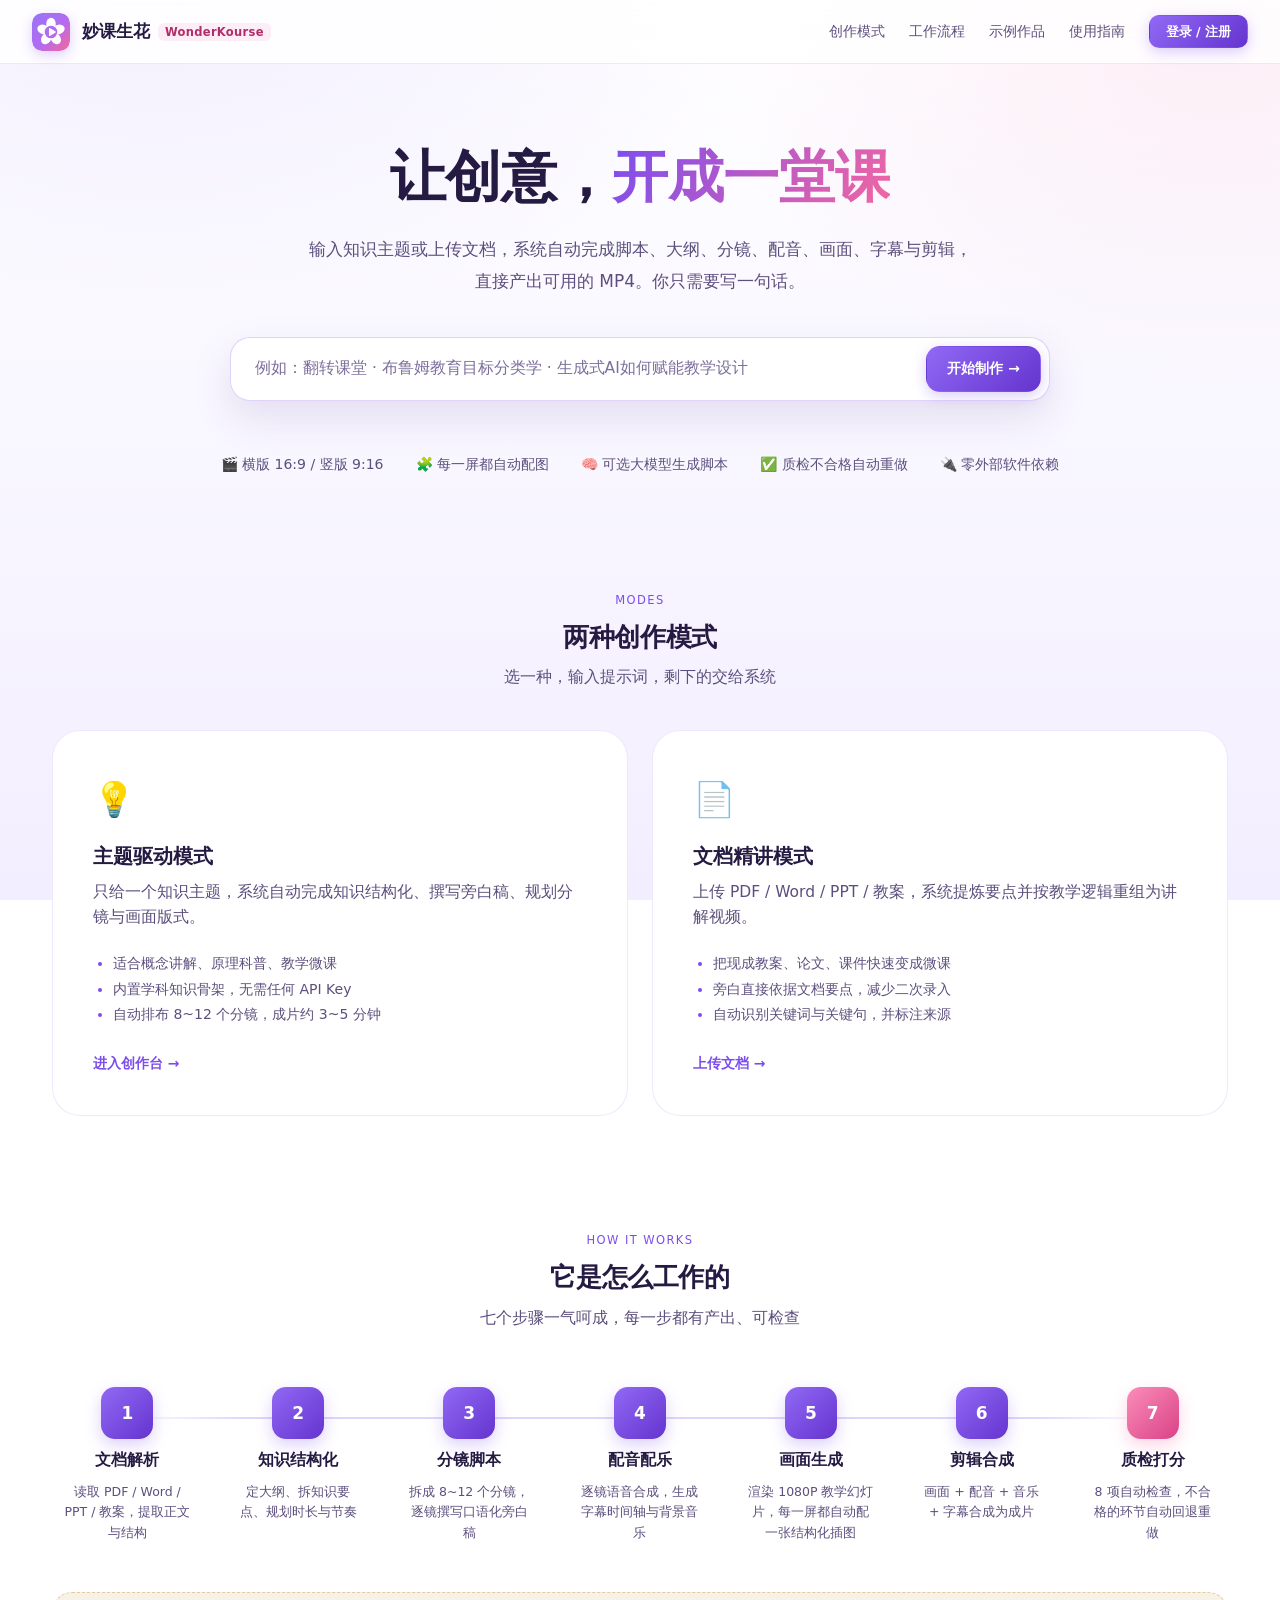
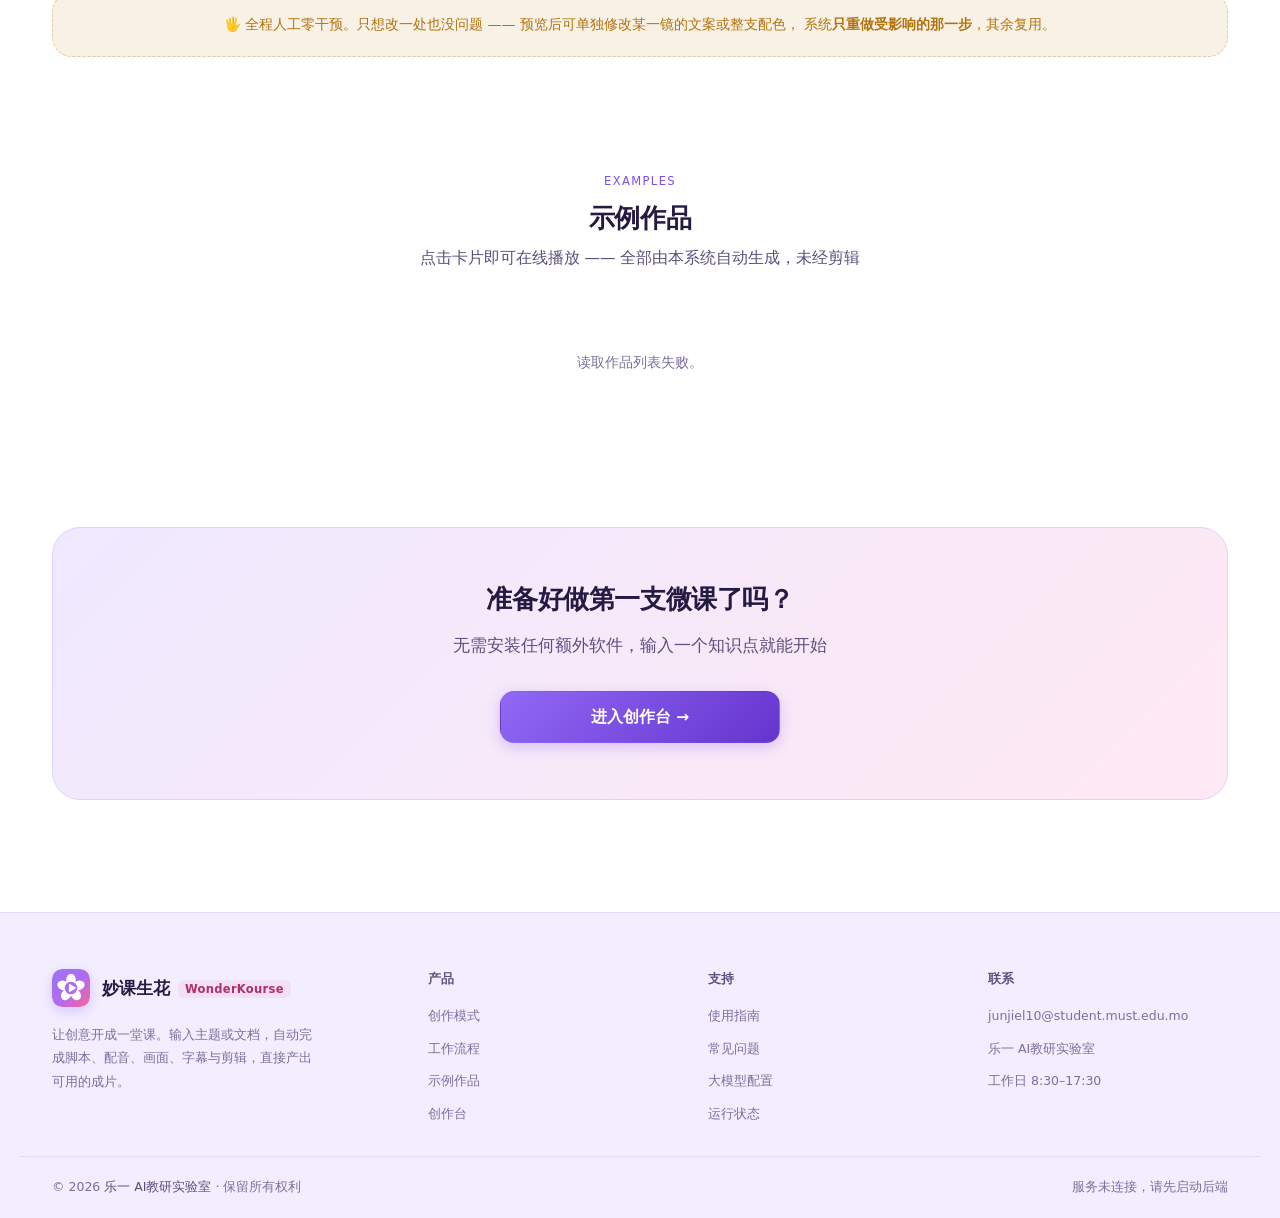
==== commit c5ee17f6: "首页改版：模块重排为「创作模式 → 它是怎么工作的 → 示例作品」 - 三个模块顺序调整：先讲怎么做，再看机制，最后看成果 - 顶栏导航、首页页脚、指南页脚的链接顺序同步 - data-hide-sm" ====
--- a/static/index.html
+++ b/static/index.html
@@ -6,7 +6,7 @@
 <meta name="description" content="妙课生花 WonderKourse：输入一个知识主题或上传文档，自动完成脚本、配音、画面、字幕、剪辑与导出，产出可直接使用的微课视频。">
 <title>妙课生花 WonderKourse · 让创意开成一堂课</title>
 <link rel="icon" type="image/svg+xml" href="/static/logo.svg?v=1.4.0">
-<link rel="stylesheet" href="/static/css/style.css?v=2.0.0">
+<link rel="stylesheet" href="/static/css/style.css?v=2.1.0">
 <script>
   /* 入场动画总开关：先打标记，CSS 才会把内容藏起来再淡入（避免闪烁）。
      万一主脚本 3 秒内没能接管（加载失败 / 被拦截），自动撤掉标记，
@@ -29,9 +29,9 @@
     <span class="brand-text"><b>妙课生花</b><i>WonderKourse</i></span>
   </a>
   <nav class="nav-links" id="navLinks">
-    <a href="#works">示例作品</a>
+    <a href="#modes">创作模式</a>
     <a href="#how">工作流程</a>
-    <a href="#modes" data-hide-sm>创作模式</a>
+    <a href="#works" data-hide-sm>示例作品</a>
     <a href="/guide">使用指南</a>
     <button class="btn small primary" type="button" id="loginBtn">登录 / 注册</button>
   </nav>
@@ -66,6 +66,91 @@
   </div>
 </section>
 
+<!-- ============================ 创作模式 ============================ -->
+<section class="section reveal" id="modes">
+  <div class="section-head">
+    <span class="section-label">Modes</span>
+    <h2>两种创作模式</h2>
+    <p>选一种，输入提示词，剩下的交给系统</p>
+  </div>
+  <div class="mode-grid">
+    <a class="mode-card" href="/create?mode=topic">
+      <div class="mode-icon">💡</div>
+      <h3>主题驱动模式</h3>
+      <p>只给一个知识主题，系统自动完成知识结构化、撰写旁白稿、规划分镜与画面版式。</p>
+      <ul>
+        <li>适合概念讲解、原理科普、教学微课</li>
+        <li>内置学科知识骨架，无需任何 API Key</li>
+        <li>自动排布 8~12 个分镜，成片约 3~5 分钟</li>
+      </ul>
+      <span class="mode-go">进入创作台 →</span>
+    </a>
+    <a class="mode-card" href="/create?mode=doc">
+      <div class="mode-icon">📄</div>
+      <h3>文档精讲模式</h3>
+      <p>上传 PDF / Word / PPT / 教案，系统提炼要点并按教学逻辑重组为讲解视频。</p>
+      <ul>
+        <li>把现成教案、论文、课件快速变成微课</li>
+        <li>旁白直接依据文档要点，减少二次录入</li>
+        <li>自动识别关键词与关键句，并标注来源</li>
+      </ul>
+      <span class="mode-go">上传文档 →</span>
+    </a>
+  </div>
+</section>
+
+<!-- ============================ 它是怎么工作的 ============================ -->
+<section class="section reveal" id="how">
+  <div class="section-head">
+    <span class="section-label">How it works</span>
+    <h2>它是怎么工作的</h2>
+    <p>七个步骤一气呵成，每一步都有产出、可检查</p>
+  </div>
+
+  <div class="howto">
+    <div class="howto-step">
+      <div class="howto-num">1</div>
+      <h4>文档解析</h4>
+      <p>读取 PDF / Word / PPT / 教案，提取正文与结构</p>
+    </div>
+    <div class="howto-step">
+      <div class="howto-num">2</div>
+      <h4>知识结构化</h4>
+      <p>定大纲、拆知识要点、规划时长与节奏</p>
+    </div>
+    <div class="howto-step">
+      <div class="howto-num">3</div>
+      <h4>分镜脚本</h4>
+      <p>拆成 8~12 个分镜，逐镜撰写口语化旁白稿</p>
+    </div>
+    <div class="howto-step">
+      <div class="howto-num">4</div>
+      <h4>配音配乐</h4>
+      <p>逐镜语音合成，生成字幕时间轴与背景音乐</p>
+    </div>
+    <div class="howto-step">
+      <div class="howto-num">5</div>
+      <h4>画面生成</h4>
+      <p>渲染 1080P 教学幻灯片，每一屏都自动配一张结构化插图</p>
+    </div>
+    <div class="howto-step">
+      <div class="howto-num">6</div>
+      <h4>剪辑合成</h4>
+      <p>画面 + 配音 + 音乐 + 字幕合成为成片</p>
+    </div>
+    <div class="howto-step">
+      <div class="howto-num">7</div>
+      <h4>质检打分</h4>
+      <p>8 项自动检查，不合格的环节自动回退重做</p>
+    </div>
+  </div>
+
+  <p class="howto-note">
+    🖐 全程人工零干预。只想改一处也没问题 —— 预览后可单独修改某一镜的文案或整支配色，
+    系统<b>只重做受影响的那一步</b>，其余复用。
+  </p>
+</section>
+
 <!-- ============================ 示例作品 ============================ -->
 <section class="section reveal" id="works">
   <div class="section-head">
@@ -75,91 +160,6 @@
   </div>
   <div class="works-grid" id="worksGrid">
     <div class="empty">暂无作品，进入创作台生成第一支微课。</div>
-  </div>
-</section>
-
-<!-- ============================ 它是怎么工作的 ============================ -->
-<section class="section reveal" id="how">
-  <div class="section-head">
-    <span class="section-label">How it works</span>
-    <h2>它是怎么工作的</h2>
-    <p>七个步骤一气呵成，每一步都有产出、可检查</p>
-  </div>
-
-  <div class="howto">
-    <div class="howto-step">
-      <div class="howto-num">1</div>
-      <h4>文档解析</h4>
-      <p>读取 PDF / Word / PPT / 教案，提取正文与结构</p>
-    </div>
-    <div class="howto-step">
-      <div class="howto-num">2</div>
-      <h4>知识结构化</h4>
-      <p>定大纲、拆知识要点、规划时长与节奏</p>
-    </div>
-    <div class="howto-step">
-      <div class="howto-num">3</div>
-      <h4>分镜脚本</h4>
-      <p>拆成 8~12 个分镜，逐镜撰写口语化旁白稿</p>
-    </div>
-    <div class="howto-step">
-      <div class="howto-num">4</div>
-      <h4>配音配乐</h4>
-      <p>逐镜语音合成，生成字幕时间轴与背景音乐</p>
-    </div>
-    <div class="howto-step">
-      <div class="howto-num">5</div>
-      <h4>画面生成</h4>
-      <p>渲染 1080P 教学幻灯片，每一屏都自动配一张结构化插图</p>
-    </div>
-    <div class="howto-step">
-      <div class="howto-num">6</div>
-      <h4>剪辑合成</h4>
-      <p>画面 + 配音 + 音乐 + 字幕合成为成片</p>
-    </div>
-    <div class="howto-step">
-      <div class="howto-num">7</div>
-      <h4>质检打分</h4>
-      <p>8 项自动检查，不合格的环节自动回退重做</p>
-    </div>
-  </div>
-
-  <p class="howto-note">
-    🖐 全程人工零干预。只想改一处也没问题 —— 预览后可单独修改某一镜的文案或整支配色，
-    系统<b>只重做受影响的那一步</b>，其余复用。
-  </p>
-</section>
-
-<!-- ============================ 创作模式 ============================ -->
-<section class="section reveal" id="modes">
-  <div class="section-head">
-    <span class="section-label">Modes</span>
-    <h2>两种创作模式</h2>
-    <p>选一种，输入提示词，剩下的交给系统</p>
-  </div>
-  <div class="mode-grid">
-    <a class="mode-card" href="/create?mode=topic">
-      <div class="mode-icon">💡</div>
-      <h3>主题驱动模式</h3>
-      <p>只给一个知识主题，系统自动完成知识结构化、撰写旁白稿、规划分镜与画面版式。</p>
-      <ul>
-        <li>适合概念讲解、原理科普、教学微课</li>
-        <li>内置学科知识骨架，无需任何 API Key</li>
-        <li>自动排布 8~12 个分镜，成片约 3~5 分钟</li>
-      </ul>
-      <span class="mode-go">进入创作台 →</span>
-    </a>
-    <a class="mode-card" href="/create?mode=doc">
-      <div class="mode-icon">📄</div>
-      <h3>文档精讲模式</h3>
-      <p>上传 PDF / Word / PPT / 教案，系统提炼要点并按教学逻辑重组为讲解视频。</p>
-      <ul>
-        <li>把现成教案、论文、课件快速变成微课</li>
-        <li>旁白直接依据文档要点，减少二次录入</li>
-        <li>自动识别关键词与关键句，并标注来源</li>
-      </ul>
-      <span class="mode-go">上传文档 →</span>
-    </a>
   </div>
 </section>
 
@@ -186,9 +186,9 @@
     <div class="foot-col">
       <h5>产品</h5>
       <ul>
+        <li><a href="#modes">创作模式</a></li>
+        <li><a href="#how">工作流程</a></li>
         <li><a href="#works">示例作品</a></li>
-        <li><a href="#how">工作流程</a></li>
-        <li><a href="#modes">创作模式</a></li>
         <li><a href="/create">创作台</a></li>
       </ul>
     </div>
--- a/static/css/style.css
+++ b/static/css/style.css
@@ -331,8 +331,12 @@
 .pill.green { background: var(--success-soft); color: var(--success); border-color: var(--success-line); }
 .pill.orange { background: var(--warning-soft); color: var(--warning); border-color: var(--warning-line); }
 
-/* ---------- 区块 ---------- */
-.section { max-width: var(--page-max); margin: 0 auto; padding: var(--sp-10) var(--gutter); }
+/* ---------- 区块 ----------
+   纵向节奏：每个区块上下各 56px（sp-9），相邻两块 border-box 相接，
+   实际留白恒为 112px；移动端降到 40px（sp-8）→ 80px。
+   想调整页疏密只改这一处 —— 不要在单个区块上加 margin，
+   相邻 margin 会折叠，算不清。（hero / cta-band / 页脚同属这套节奏） */
+.section { max-width: var(--page-max); margin: 0 auto; padding: var(--sp-9) var(--gutter); }
 .section-head { text-align: center; margin-bottom: var(--sp-8); }
 .section-head h2 { margin-bottom: var(--sp-3); }
 .section-head p { color: var(--text-muted); font-size: var(--fs-body-lg); }
@@ -405,7 +409,7 @@
 
 /* 页脚 */
 .site-foot {
-  margin-top: var(--sp-10);
+  margin-top: var(--sp-9);
   border-top: 1px solid var(--line);
   background: var(--bg-deep);
 }
@@ -441,9 +445,11 @@
 /* ==========================================================================
    5. 首页
    ========================================================================== */
-.hero { max-width: 1100px; margin: 0 auto; padding: var(--sp-10) var(--gutter); text-align: center; }
-
-.hero h1 { font-size: var(--fs-display); line-height: 1.18; margin-bottom: var(--sp-5); font-weight: var(--fw-black); }
+.hero { max-width: 1100px; margin: 0 auto; padding: var(--sp-10) var(--gutter) var(--sp-9); text-align: center; }
+
+/* 顶部 80px 是导航栏下方的呼吸区；底部与 .section 一致是 56px，
+   所以 hero → 第一个区块的留白同样是 112px */
+.hero h1 { font-size: var(--fs-display); line-height: 1.18; margin-bottom: var(--sp-6); font-weight: var(--fw-black); }
 .hero h1 em {
   font-style: normal;
   background: linear-gradient(120deg, var(--brand-600), var(--bloom-500));
@@ -491,7 +497,9 @@
 .mode-card:active { transform: translateY(-2px); }
 .mode-icon { font-size: var(--fs-h1); margin-bottom: var(--sp-4); }
 .mode-card h3 { font-size: var(--fs-h3); margin-bottom: var(--sp-3); }
-.mode-card > p { color: var(--text-muted); font-size: var(--fs-body); line-height: var(--lh-normal); margin-bottom: var(--sp-5); }
+/* 卡片内的字号阶梯：h3 20px → 说明段 15.5px → 要点列表 14px。
+   说明段与 .section-head p 同为 15.5px，全站「说明文字」保持同一级。 */
+.mode-card > p { color: var(--text-muted); font-size: var(--fs-body-lg); line-height: var(--lh-normal); margin-bottom: var(--sp-5); }
 .mode-card ul { margin: 0 0 var(--sp-6); padding-left: var(--sp-5); color: var(--text-muted); font-size: var(--fs-body); line-height: var(--lh-loose); }
 .mode-card li::marker { color: var(--accent); }
 .mode-go { color: var(--accent); font-weight: var(--fw-semi); font-size: var(--fs-body); }
@@ -541,7 +549,7 @@
   box-shadow: 0 6px 16px rgba(242, 102, 162, 0.28);
 }
 .howto-step h4 { font-size: var(--fs-body-lg); }
-.howto-step p { color: var(--text-faint); font-size: var(--fs-sm); line-height: var(--lh-normal); }
+.howto-step p { color: var(--text-muted); font-size: var(--fs-sm); line-height: var(--lh-normal); }
 
 .howto-note {
   margin-top: var(--sp-7); padding: var(--sp-5) var(--sp-6);
@@ -991,7 +999,7 @@
 details.faq-item p { margin-top: var(--sp-3); color: var(--text-muted); font-size: var(--fs-body); line-height: var(--lh-normal); }
 
 .cta-band {
-  max-width: var(--page-max); margin: 0 auto; padding: var(--sp-10) var(--gutter);
+  max-width: var(--page-max); margin: 0 auto; padding: var(--sp-9) var(--gutter);
   text-align: center;
 }
 .cta-band .inner {
@@ -1041,8 +1049,8 @@
   .log-box { min-height: 220px; }
 
   .howto::before { display: none; }
-  .hero { padding-top: var(--sp-9); }
-  .section { padding: var(--sp-9) var(--gutter); }
+  .hero { padding-top: var(--sp-9); padding-bottom: var(--sp-8); }
+  .section { padding: var(--sp-8) var(--gutter); }
 }
 
 @media (max-width: 640px) {
